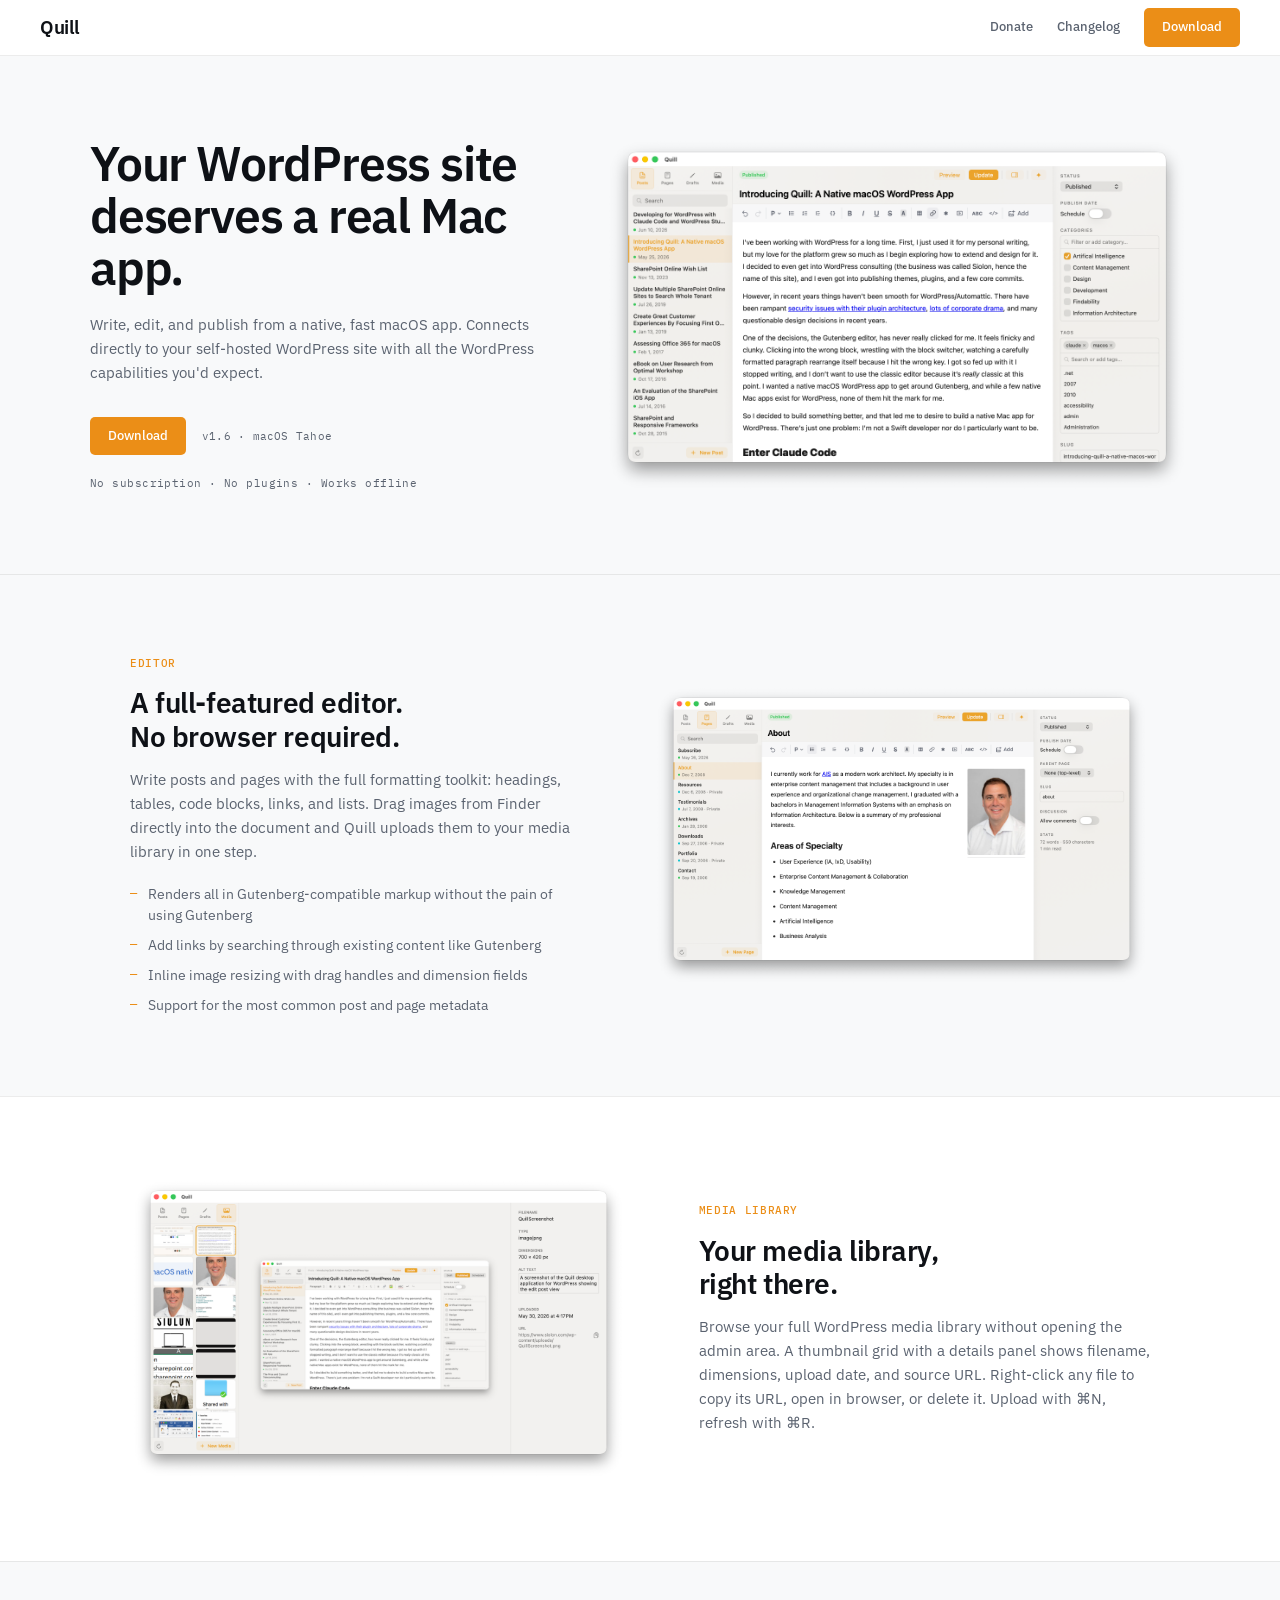
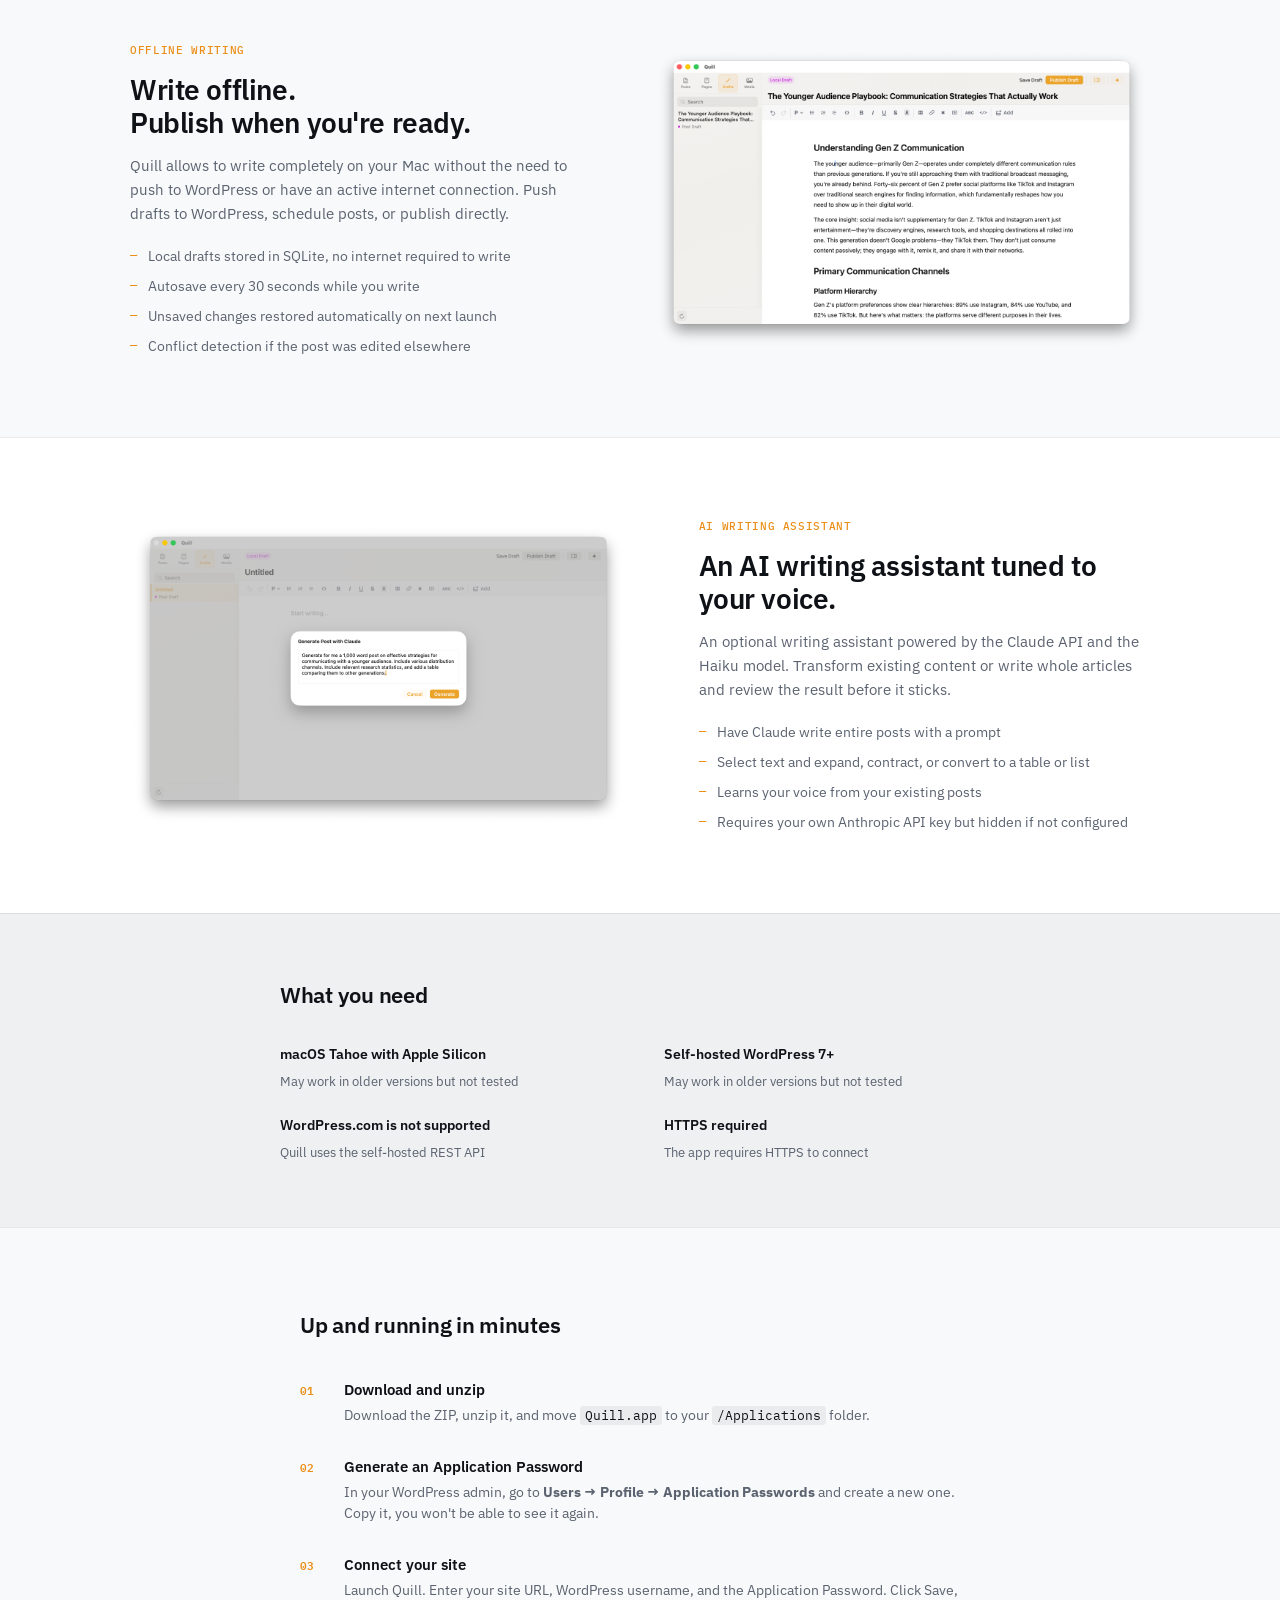
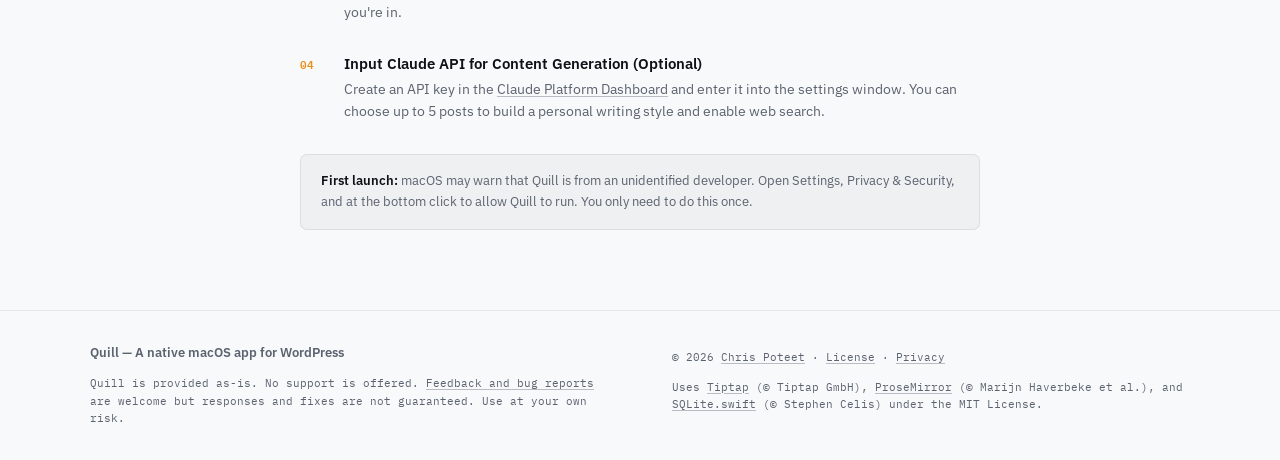
==== index.html @ 687ea5ea "Adding 1.6.0 release" ====
<!DOCTYPE html>
<html lang="en">
<head>
  <meta charset="UTF-8">
  <meta name="viewport" content="width=device-width, initial-scale=1.0">
  <title>Quill — Native WordPress App for macOS</title>
  <meta name="description" content="A native macOS app for writing and managing your self-hosted WordPress site. No browser, no plugins, no subscription.">
  <link rel="preconnect" href="https://fonts.googleapis.com">
  <link rel="preconnect" href="https://fonts.gstatic.com" crossorigin>
  <link href="https://fonts.googleapis.com/css2?family=IBM+Plex+Sans:wght@400;500;600;700&family=IBM+Plex+Mono:wght@400;500;600&display=swap" rel="stylesheet">
  <link rel="stylesheet" href="style.css">
</head>
<body>

  <nav class="nav">
    <a href="/Quill-Releases/" class="nav__logo">Quill</a>
    <div class="nav__links">
      <a href="https://www.paypal.com/donate?hosted_button_id=25BUE2BS854YN" class="nav__link" target="_blank" rel="noopener">Donate</a>
      <a href="changelog.html" class="nav__link">Changelog</a>
      <a href="https://cpoteet.github.io/Quill-Releases/Quill.zip" class="btn-primary">Download</a>
    </div>
  </nav>

  <section class="hero">
    <div class="hero__inner">
      <div class="hero__text">
        <h1 class="hero__headline">Your WordPress site deserves a real Mac app.</h1>
        <p class="hero__subline">Write, edit, and publish from a native, fast macOS app. Connects directly to your self-hosted WordPress site with all the WordPress capabilities you'd expect.</p>
        <div class="hero__cta">
          <a href="https://cpoteet.github.io/Quill-Releases/Quill.zip" class="btn-primary" id="download">Download</a>
          <span class="version-badge">v1.6 · macOS Tahoe</span>
        </div>
        <p class="hero__callouts">No subscription · No plugins · Works offline</p>
      </div>
      <div class="hero__screenshot">
        <img
          src="images/post-view.png"
          alt="Quill app showing the post editor with rich text and settings panel"
          class="hero__img"
        >
      </div>
    </div>
  </section>

  <div class="features">
    <section class="feature-row">
  <div class="feature-row__inner">
    <div class="feature-row__text">
      <p class="eyebrow">Editor</p>
      <h2 class="feature-row__headline">A full-featured editor.<br>No browser required.</h2>
      <p class="feature-row__body">Write posts and pages with the full formatting toolkit: headings, tables, code blocks, links, and lists. Drag images from Finder directly into the document and Quill uploads them to your media library in one step.</p>
      <ul class="feature-list">
        <li>Renders all in Gutenberg-compatible markup without the pain of using Gutenberg</li>
        <li>Add links by searching through existing content like Gutenberg</li>
        <li>Inline image resizing with drag handles and dimension fields</li>
        <li>Support for the most common post and page metadata</li>
      </ul>
    </div>
    <div class="feature-row__image">
      <img
        src="images/page-view.png"
        alt="Quill page editor showing rich text formatting toolbar and page settings panel"
        class="feature-img"
      >
    </div>
  </div>
</section>
    <section class="feature-row feature-row--reverse">
  <div class="feature-row__inner">
    <div class="feature-row__text">
      <p class="eyebrow">Media Library</p>
      <h2 class="feature-row__headline">Your media library,<br>right there.</h2>
      <p class="feature-row__body">Browse your full WordPress media library without opening the admin area. A thumbnail grid with a details panel shows filename, dimensions, upload date, and source URL. Right-click any file to copy its URL, open in browser, or delete it. Upload with ⌘N, refresh with ⌘R.</p>
    </div>
    <div class="feature-row__image">
      <img
        src="images/media-view.png"
        alt="Quill media library showing thumbnail grid and file metadata panel"
        class="feature-img"
      >
    </div>
  </div>
</section>
    <section class="feature-row">
  <div class="feature-row__inner">
    <div class="feature-row__text">
      <p class="eyebrow">Offline Writing</p>
      <h2 class="feature-row__headline">Write offline.<br>Publish when you're ready.</h2>
      <p class="feature-row__body">Quill allows to write completely on your Mac without the need to push to WordPress or have an active internet connection. Push drafts to WordPress, schedule posts, or publish directly.</p>
      <ul class="feature-list">
        <li>Local drafts stored in SQLite, no internet required to write</li>
        <li>Autosave every 30 seconds while you write</li>
        <li>Unsaved changes restored automatically on next launch</li>
        <li>Conflict detection if the post was edited elsewhere</li>
      </ul>
    </div>
    <div class="feature-row__image">
      <img
        src="images/draft-view.png"
        alt="Quill showing a local draft with the Publish Draft button in the toolbar"
        class="feature-img"
      >
    </div>
  </div>
</section>
    <section class="feature-row feature-row--reverse">
  <div class="feature-row__inner">
    <div class="feature-row__text">
      <p class="eyebrow">AI Writing Assistant</p>
      <h2 class="feature-row__headline">An AI writing assistant tuned to your voice.</h2>
      <p class="feature-row__body">An optional writing assistant powered by the Claude API and the Haiku model. Transform existing content or write whole articles and review the result before it sticks.</p>
      <ul class="feature-list">
        <li>Have Claude write entire posts with a prompt</li>
        <li>Select text and expand, contract, or convert to a table or list</li>
        <li>Learns your voice from your existing posts</li>
        <li>Requires your own Anthropic API key but hidden if not configured</li>
      </ul>
    </div>
    <div class="feature-row__image">
      <img
        src="images/ai-writing.png"
        alt="Quill showing the Generate Post with Claude dialog"
        class="feature-img"
      >
    </div>
  </div>
</section>
  </div>

  <section class="requirements">
  <div class="requirements__inner">
    <h2 class="requirements__heading">What you need</h2>
    <div class="requirements__grid">
      <div class="requirement-item">
        <p class="requirement-item__title">macOS Tahoe with Apple Silicon</p>
        <p class="requirement-item__note">May work in older versions but not tested</p>
      </div>
      <div class="requirement-item">
        <p class="requirement-item__title">Self-hosted WordPress 7+</p>
        <p class="requirement-item__note">May work in older versions but not tested</p>
      </div>
      <div class="requirement-item">
        <p class="requirement-item__title">WordPress.com is not supported</p>
        <p class="requirement-item__note">Quill uses the self-hosted REST API</p>
      </div>
      <div class="requirement-item">
        <p class="requirement-item__title">HTTPS required</p>
        <p class="requirement-item__note">The app requires HTTPS to connect</p>
      </div>
    </div>
  </div>
</section>

  <section class="getting-started">
    <div class="getting-started__inner">
      <h2 class="getting-started__heading">Up and running in minutes</h2>
      <ol class="steps">
        <li class="step">
          <span class="step__number">01</span>
          <div class="step__content">
            <p class="step__title">Download and unzip</p>
            <p class="step__body">Download the ZIP, unzip it, and move <code>Quill.app</code> to your <code>/Applications</code> folder.</p>
          </div>
        </li>
        <li class="step">
          <span class="step__number">02</span>
          <div class="step__content">
            <p class="step__title">Generate an Application Password</p>
            <p class="step__body">In your WordPress admin, go to <strong>Users → Profile → Application Passwords</strong> and create a new one. Copy it, you won't be able to see it again.</p>
          </div>
        </li>
        <li class="step">
          <span class="step__number">03</span>
          <div class="step__content">
            <p class="step__title">Connect your site</p>
            <p class="step__body">Launch Quill. Enter your site URL, WordPress username, and the Application Password. Click Save, you're in.</p>
          </div>
        </li>
        <li class="step">
          <span class="step__number">04</span>
          <div class="step__content">
            <p class="step__title">Input Claude API for Content Generation (Optional)</p>
            <p class="step__body">Create an API key in the <a href="https://platform.claude.com" target="_blank" rel="noopener" class="content-link">Claude Platform Dashboard</a> and enter it into the settings window. You can choose up to 5 posts to build a personal writing style and enable web search.</p>
          </div>
        </li>
      </ol>
      <div class="gatekeeper-note">
        <strong>First launch:</strong> macOS may warn that Quill is from an unidentified developer. Open Settings, Privacy & Security, and at the bottom click to allow Quill to run. You only need to do this once.
      </div>
    </div>
  </section>

  <footer class="footer">
    <div class="footer__inner">
      <div class="footer__col">
        <p class="footer__logo">Quill — A native macOS app for WordPress</p>
        <p class="footer__disclaimer">Quill is provided as-is. No support is offered. <a href="https://github.com/cpoteet/Quill-Releases/issues">Feedback and bug reports</a> are welcome but responses and fixes are not guaranteed. Use at your own risk.</p>
      </div>
      <div class="footer__col">
        <p class="footer__disclaimer">© 2026 <a href="https://www.siolon.com" target="_blank" rel="noopener">Chris Poteet</a> · <a href="license.html">License</a> · <a href="privacy.html">Privacy</a></p>
        <p class="footer__disclaimer">Uses <a href="https://tiptap.dev" target="_blank" rel="noopener">Tiptap</a> (© Tiptap GmbH), <a href="https://prosemirror.net" target="_blank" rel="noopener">ProseMirror</a> (© Marijn Haverbeke et al.), and <a href="https://github.com/stephencelis/SQLite.swift" target="_blank" rel="noopener">SQLite.swift</a> (© Stephen Celis) under the MIT License.</p>
      </div>
    </div>
  </footer>

</body>
</html>
---- style.css ----
/* ── Design Tokens ── */
:root {
  /* Colors */
  --color-surface:      #f8f9fa;
  --color-card:         #ffffff;
  --color-bone:         #eef0f2;
  --color-ink:          #0e1116;
  --color-ink-60:       #5b6370;
  --color-accent:       #EB8E17;
  --color-accent-soft:  rgba(235, 142, 23, 0.10);

  --color-hairline:     rgba(14, 17, 22, 0.08);

  /* Typography */
  --font-sans: 'IBM Plex Sans', sans-serif;
  --font-mono: 'IBM Plex Mono', monospace;

  /* Radius */
  --radius-sm:   3px;
  --radius-md:   5px;
  --radius-lg:   7px;
  --radius-pill: 9999px;

  /* Shadows */
  --shadow-card:   rgba(14, 17, 22, 0.04) 0 1px 2px;
  --shadow-level2: 0 8px 24px -12px rgba(15, 23, 42, 0.12);
  --shadow-level3: 0 16px 40px -16px rgba(15, 23, 42, 0.18);

  /* Motion */
  --transition: 200ms cubic-bezier(0.25, 0.46, 0.45, 0.94);
}

/* ── Base Reset ── */
*, *::before, *::after {
  box-sizing: border-box;
  margin: 0;
  padding: 0;
}

body {
  font-family: var(--font-sans);
  background: var(--color-surface);
  color: var(--color-ink);
  -webkit-font-smoothing: antialiased;
  line-height: 1.55;
}

img {
  display: block;
  max-width: 100%;
  height: auto;
}

a {
  color: inherit;
  text-decoration: none;
}

/* ── Buttons ── */
.btn-primary {
  background: var(--color-accent);
  color: #ffffff;
  font-family: var(--font-sans);
  font-size: 13px;
  font-weight: 500;
  padding: 9px 18px;
  border-radius: var(--radius-md);
  border: none;
  cursor: pointer;
  display: inline-block;
  transition: background var(--transition);
  white-space: nowrap;
}

.btn-primary:hover {
  background: #d47d10;
}

/* ── Navigation ── */
.nav {
  position: sticky;
  top: 0;
  z-index: 100;
  background: var(--color-card);
  border-bottom: 1px solid var(--color-hairline);
  padding: 0 40px;
  height: 56px;
  display: flex;
  align-items: center;
  justify-content: space-between;
}

.nav__logo {
  font-size: 19px;
  font-weight: 600;
  color: var(--color-ink);
  letter-spacing: -0.02em;
}

.nav__links {
  display: flex;
  align-items: center;
  gap: 24px;
}

/* ── Shared Typography ── */
.eyebrow {
  font-family: var(--font-mono);
  font-size: 11px;
  font-weight: 500;
  text-transform: uppercase;
  letter-spacing: 0.06em;
  color: var(--color-accent);
  margin-bottom: 14px;
}

/* ── Hero ── */
.hero {
  padding: 80px 40px;
  background: var(--color-surface);
}

.hero__inner {
  max-width: 1100px;
  margin: 0 auto;
  display: flex;
  align-items: center;
  gap: 64px;
}

.hero__text {
  flex: 1;
  min-width: 0;
}

.hero__screenshot {
  flex: 1.3;
  min-width: 0;
}

.hero__img {
  width: 100%;
}

.hero__headline {
  font-size: 3rem;
  font-weight: 600;
  line-height: 1.08;
  letter-spacing: -0.025em;
  color: var(--color-ink);
  margin-bottom: 20px;
}

.hero__subline {
  font-size: 15px;
  line-height: 1.6;
  color: var(--color-ink-60);
  margin-bottom: 32px;
}

.hero__cta {
  display: flex;
  align-items: center;
  gap: 16px;
}

.version-badge {
  font-family: var(--font-mono);
  font-size: 11px;
  color: var(--color-ink-60);
  letter-spacing: 0.02em;
}

.hero__callouts {
  font-family: var(--font-mono);
  font-size: 11px;
  color: var(--color-ink-60);
  letter-spacing: 0.04em;
  margin-top: 20px;
}

/* ── Feature Rows ── */
.features {
  background: var(--color-surface);
}

.feature-row {
  border-top: 1px solid var(--color-hairline);
}

.feature-row:nth-child(even) {
  background: var(--color-card);
}

.feature-row__inner {
  max-width: 1100px;
  margin: 0 auto;
  padding: 80px 40px;
  display: flex;
  gap: 72px;
  align-items: center;
}

.feature-row--reverse .feature-row__inner {
  flex-direction: row-reverse;
}

.feature-row__text {
  flex: 1;
  min-width: 0;
}

.feature-row__image {
  flex: 1.1;
  min-width: 0;
}

.feature-row__headline {
  font-size: 1.75rem;
  font-weight: 600;
  line-height: 1.2;
  letter-spacing: -0.015em;
  color: var(--color-ink);
  margin-bottom: 14px;
}

.feature-row__body {
  font-size: 15px;
  line-height: 1.6;
  color: var(--color-ink-60);
  margin-bottom: 20px;
}

.feature-list {
  list-style: none;
  display: flex;
  flex-direction: column;
  gap: 9px;
}

.feature-list li {
  font-size: 14px;
  line-height: 1.5;
  color: var(--color-ink-60);
  padding-left: 18px;
  position: relative;
}

.feature-list li::before {
  content: '—';
  position: absolute;
  left: 0;
  color: var(--color-accent);
  font-family: var(--font-mono);
  font-size: 12px;
}

.feature-img {
  width: 100%;
}

/* ── Requirements ── */
.requirements {
  background: var(--color-bone);
  padding: 64px 40px;
  border-top: 1px solid var(--color-hairline);
}

.requirements__inner {
  max-width: 720px;
  margin: 0 auto;
}

.requirements__heading {
  font-size: 1.375rem;
  font-weight: 600;
  letter-spacing: -0.012em;
  color: var(--color-ink);
  margin-bottom: 32px;
}

.requirements__grid {
  display: grid;
  grid-template-columns: repeat(2, 1fr);
  gap: 24px 48px;
}

.requirement-item__title {
  font-size: 14px;
  font-weight: 600;
  color: var(--color-ink);
  margin-bottom: 6px;
}

.requirement-item__note {
  font-size: 13px;
  color: var(--color-ink-60);
  line-height: 1.5;
}

/* ── Getting Started ── */
.getting-started {
  padding: 80px 40px;
  background: var(--color-surface);
  border-top: 1px solid var(--color-hairline);
}

.getting-started__inner {
  max-width: 680px;
  margin: 0 auto;
}

.getting-started__heading {
  font-size: 1.375rem;
  font-weight: 600;
  letter-spacing: -0.012em;
  color: var(--color-ink);
  margin-bottom: 36px;
}

.steps {
  list-style: none;
  display: flex;
  flex-direction: column;
  gap: 28px;
  margin-bottom: 32px;
}

.step {
  display: flex;
  gap: 20px;
  align-items: flex-start;
}

.step__number {
  font-family: var(--font-mono);
  font-size: 11px;
  font-weight: 600;
  color: var(--color-accent);
  min-width: 24px;
  padding-top: 3px;
  letter-spacing: 0.04em;
}

.step__title {
  font-size: 15px;
  font-weight: 600;
  color: var(--color-ink);
  margin-bottom: 4px;
}

.step__body {
  font-size: 14px;
  color: var(--color-ink-60);
  line-height: 1.55;
}

.step__body code {
  font-family: var(--font-mono);
  font-size: 13px;
  background: rgba(14, 17, 22, 0.06);
  padding: 1px 5px;
  border-radius: var(--radius-sm);
  color: var(--color-ink);
}

.gatekeeper-note {
  padding: 16px 20px;
  background: var(--color-bone);
  border-radius: var(--radius-lg);
  border: 1px solid var(--color-hairline);
  font-size: 13px;
  color: var(--color-ink-60);
  line-height: 1.6;
}

.gatekeeper-note strong {
  color: var(--color-ink);
  font-weight: 600;
}

/* ── Closing CTA ── */
.closing-cta {
  padding: 80px 40px;
  background: var(--color-surface);
  border-top: 1px solid var(--color-hairline);
  text-align: center;
}

.closing-cta__headline {
  font-size: 2rem;
  font-weight: 600;
  letter-spacing: -0.02em;
  color: var(--color-ink);
  margin-bottom: 28px;
}

.closing-cta__actions {
  display: flex;
  flex-direction: column;
  align-items: center;
  gap: 12px;
}

/* ── Footer ── */
.footer {
  padding: 32px 40px;
  background: var(--color-surface);
  border-top: 1px solid var(--color-hairline);
}

.footer__inner {
  max-width: 1100px;
  margin: 0 auto;
  display: grid;
  grid-template-columns: 1fr 1fr;
  gap: 32px 64px;
  align-items: start;
}

.footer__col {
  display: flex;
  flex-direction: column;
  gap: 6px;
}

.footer__disclaimer a {
  color: inherit;
  text-decoration: underline;
  text-decoration-color: rgba(91, 99, 112, 0.4);
  text-underline-offset: 2px;
  transition: text-decoration-color var(--transition);
}

.footer__disclaimer a:hover {
  text-decoration-color: var(--color-ink-60);
}

.footer__logo {
  font-size: 13px;
  font-weight: 600;
  color: var(--color-ink-60);
}

.footer__tagline {
  font-family: var(--font-mono);
  font-size: 11px;
  color: var(--color-ink-60);
  letter-spacing: 0.02em;
}

.footer__disclaimer {
  font-family: var(--font-mono);
  font-size: 11px;
  color: var(--color-ink-60);
  max-width: 560px;
  line-height: 1.6;
  margin-top: 6px;
}

/* ── Changelog ── */
.changelog-header {
  padding: 64px 40px 48px;
  background: var(--color-surface);
  border-bottom: 1px solid var(--color-hairline);
}

.changelog-header__inner {
  max-width: 720px;
  margin: 0 auto;
}

.changelog-header__title {
  font-size: 2.25rem;
  font-weight: 600;
  letter-spacing: -0.02em;
  color: var(--color-ink);
  margin-bottom: 10px;
}

.changelog-header__sub {
  font-size: 15px;
  color: var(--color-ink-60);
  line-height: 1.6;
}

.releases {
  max-width: 720px;
  margin: 0 auto;
  padding: 0 40px;
}

.release {
  border-bottom: 1px solid var(--color-hairline);
}

.release__inner {
  padding: 56px 0;
}

.release__header {
  display: flex;
  align-items: baseline;
  gap: 16px;
  margin-bottom: 36px;
}

.release__version {
  font-family: var(--font-mono);
  font-size: 1.125rem;
  font-weight: 600;
  color: var(--color-accent);
  letter-spacing: -0.01em;
}

.release__date {
  font-family: var(--font-mono);
  font-size: 11px;
  color: var(--color-ink-60);
  letter-spacing: 0.02em;
}

.release__section {
  margin-bottom: 32px;
}

.release__section:last-child {
  margin-bottom: 0;
}

.release__section-title {
  font-size: 11px;
  font-family: var(--font-mono);
  font-weight: 500;
  text-transform: uppercase;
  letter-spacing: 0.06em;
  color: var(--color-ink);
  margin-bottom: 20px;
}

.release__feature {
  margin-bottom: 20px;
}

.release__feature:last-child {
  margin-bottom: 0;
}

.release__feature-title {
  font-size: 14px;
  font-weight: 600;
  color: var(--color-ink);
  margin-bottom: 5px;
}

.release__body {
  font-size: 14px;
  line-height: 1.6;
  color: var(--color-ink-60);
}

.release__body code {
  font-family: var(--font-mono);
  font-size: 13px;
  background: rgba(14, 17, 22, 0.06);
  padding: 1px 5px;
  border-radius: var(--radius-sm);
  color: var(--color-ink);
}

.release__list {
  list-style: none;
  display: flex;
  flex-direction: column;
  gap: 10px;
}

.release__list li {
  font-size: 14px;
  line-height: 1.6;
  color: var(--color-ink-60);
  padding-left: 18px;
  position: relative;
}

.release__list li::before {
  content: '—';
  position: absolute;
  left: 0;
  color: var(--color-accent);
  font-family: var(--font-mono);
  font-size: 12px;
}

.release__list li code {
  font-family: var(--font-mono);
  font-size: 13px;
  background: rgba(14, 17, 22, 0.06);
  padding: 1px 5px;
  border-radius: var(--radius-sm);
  color: var(--color-ink);
}

/* ── License ── */
.license-body {
  max-width: 720px;
  margin: 0 auto;
  padding: 0 40px;
}

.license-body__inner {
  padding: 56px 0;
}

.license-intro {
  display: flex;
  flex-direction: column;
  gap: 16px;
  padding-bottom: 48px;
  border-bottom: 1px solid var(--color-hairline);
  margin-bottom: 0;
}

.license-intro__p {
  font-size: 15px;
  line-height: 1.6;
  color: var(--color-ink-60);
}

.license-section {
  padding: 40px 0;
  border-bottom: 1px solid var(--color-hairline);
  display: flex;
  flex-direction: column;
  gap: 14px;
}

.license-section__title {
  font-size: 11px;
  font-family: var(--font-mono);
  font-weight: 500;
  text-transform: uppercase;
  letter-spacing: 0.06em;
  color: var(--color-ink);
}

.license-section__body {
  font-size: 14px;
  line-height: 1.7;
  color: var(--color-ink-60);
}

.license-section__body--legal {
  font-size: 13px;
}

.license-section__body a {
  color: inherit;
  text-decoration: underline;
  text-decoration-color: rgba(91, 99, 112, 0.4);
  text-underline-offset: 2px;
  transition: text-decoration-color var(--transition);
}

.license-section__body a:hover {
  text-decoration-color: var(--color-ink-60);
}

.license-list {
  list-style: none;
  display: flex;
  flex-direction: column;
  gap: 10px;
}

.license-list li {
  font-size: 14px;
  line-height: 1.6;
  color: var(--color-ink-60);
  padding-left: 18px;
  position: relative;
}

.license-list li::before {
  content: '—';
  position: absolute;
  left: 0;
  color: var(--color-accent);
  font-family: var(--font-mono);
  font-size: 12px;
}

/* ── Content Links ── */
.content-link {
  color: inherit;
  text-decoration: underline;
  text-decoration-color: rgba(91, 99, 112, 0.4);
  text-underline-offset: 2px;
  transition: text-decoration-color var(--transition);
}

.content-link:hover {
  text-decoration-color: var(--color-ink-60);
}

/* ── Nav link (changelog) ── */
.nav__link {
  font-size: 13px;
  font-weight: 500;
  color: var(--color-ink-60);
  transition: color var(--transition);
}

.nav__link:hover,
.nav__link--active {
  color: var(--color-ink);
}

/* ── Responsive ── */
@media (max-width: 900px) {
  /* Nav */
  .nav {
    padding: 0 20px;
  }

  /* Hero */
  .hero {
    padding: 48px 20px;
  }

  .hero__inner {
    flex-direction: column;
  }

  .hero__screenshot {
    order: 2;
  }

  .hero__text {
    order: 1;
  }

  .hero__headline {
    font-size: 2rem;
  }

  /* Feature rows — stack vertically, image always below text */
  .feature-row__inner {
    flex-direction: column !important;
    padding: 48px 20px;
    gap: 28px;
  }

  .feature-row__image {
    order: 2;
  }

  .feature-row__text {
    order: 1;
  }

  /* Requirements — single column */
  .requirements {
    padding: 48px 20px;
  }

  .requirements__grid {
    grid-template-columns: 1fr;
    gap: 20px;
  }

  /* Getting Started */
  .getting-started {
    padding: 48px 20px;
  }

  /* Closing CTA */
  .closing-cta {
    padding: 60px 20px;
  }

  .closing-cta__headline {
    font-size: 1.5rem;
  }

  /* Footer */
  .footer {
    padding: 28px 20px;
  }

  .footer__inner {
    grid-template-columns: 1fr;
    gap: 20px;
  }
}
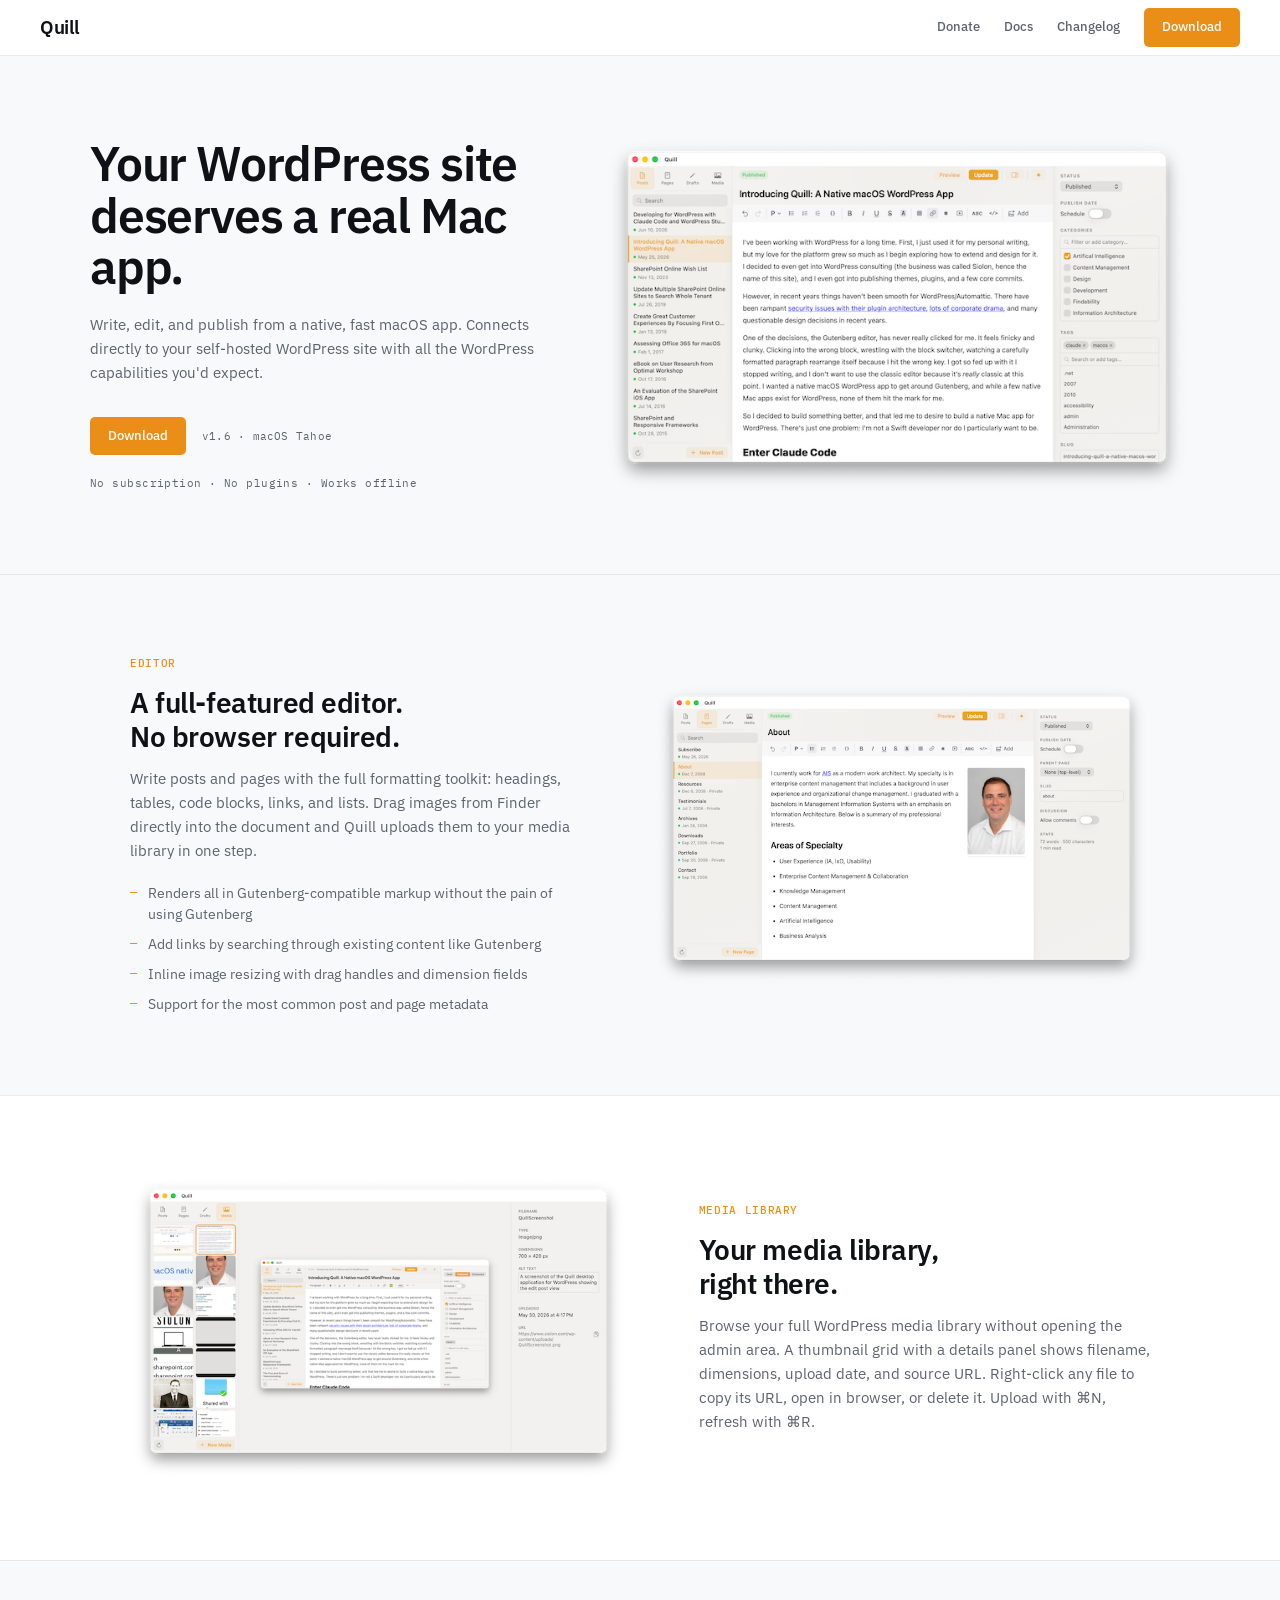
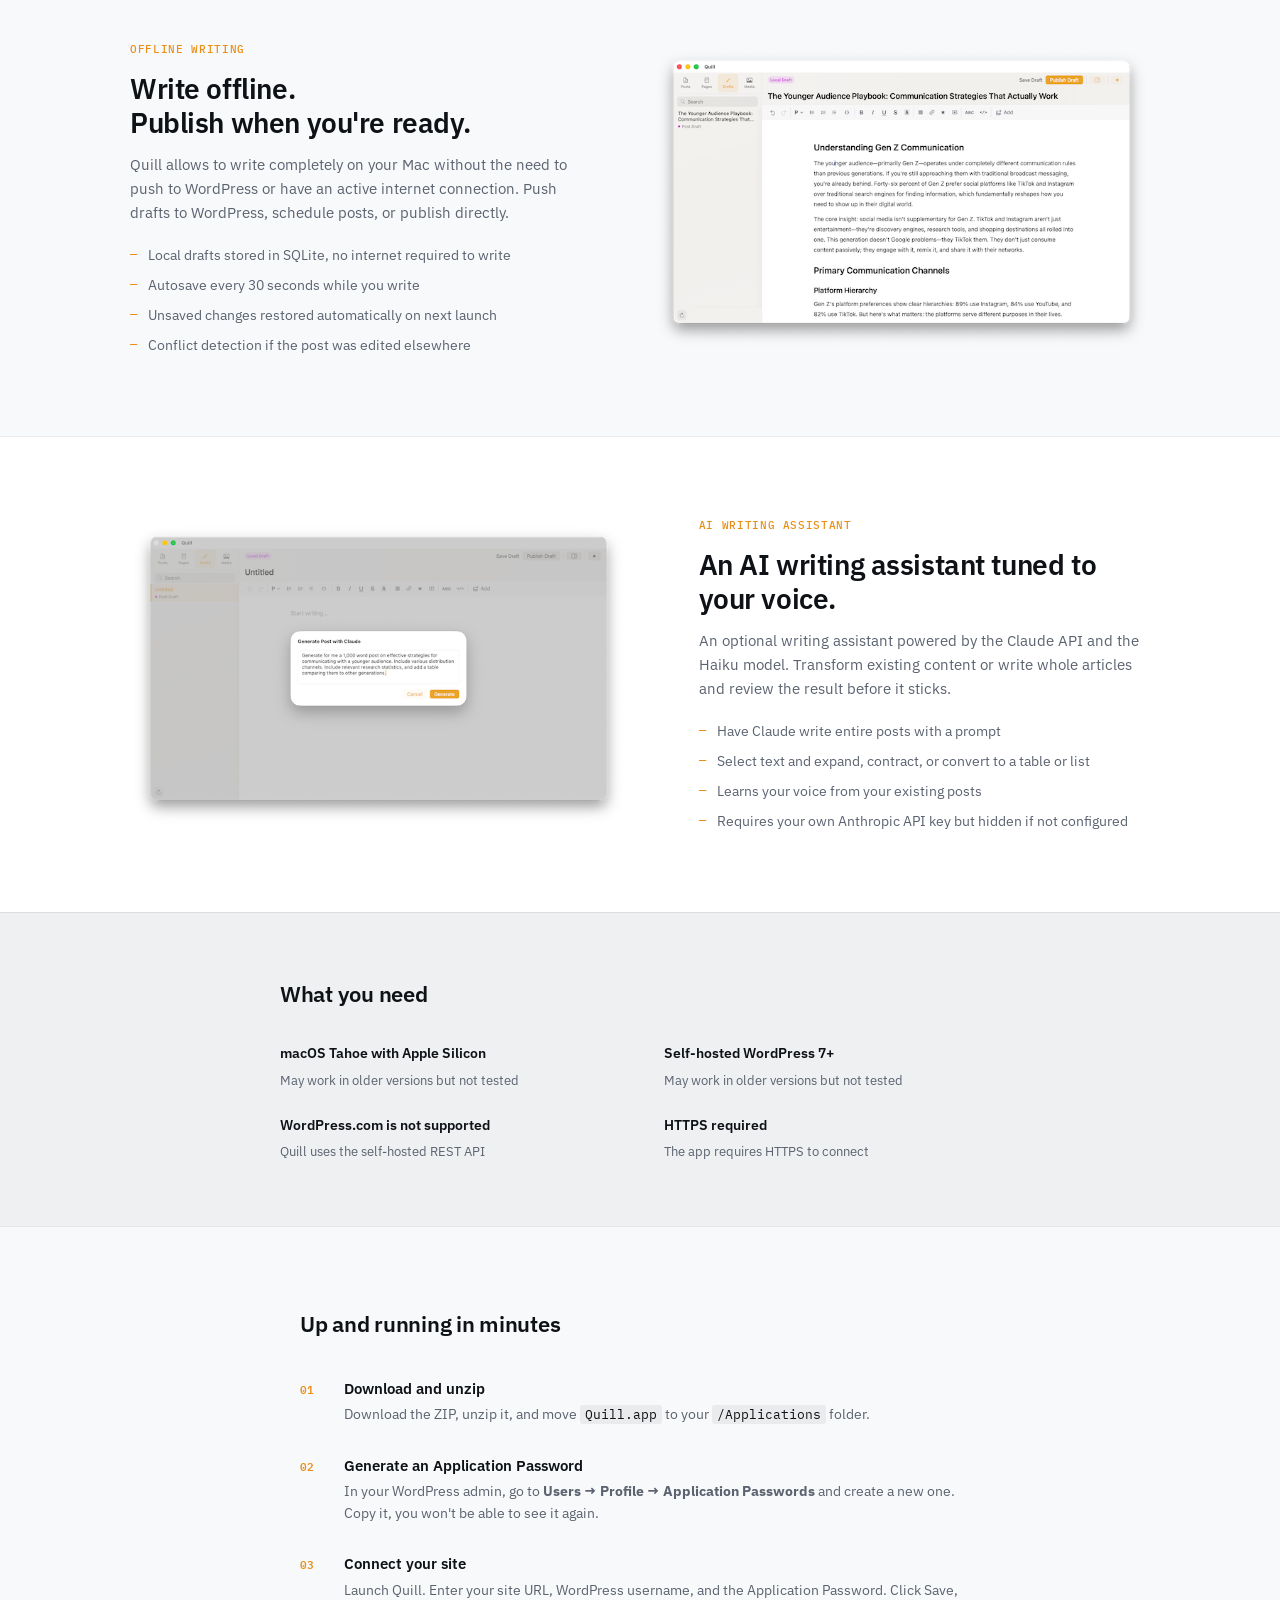
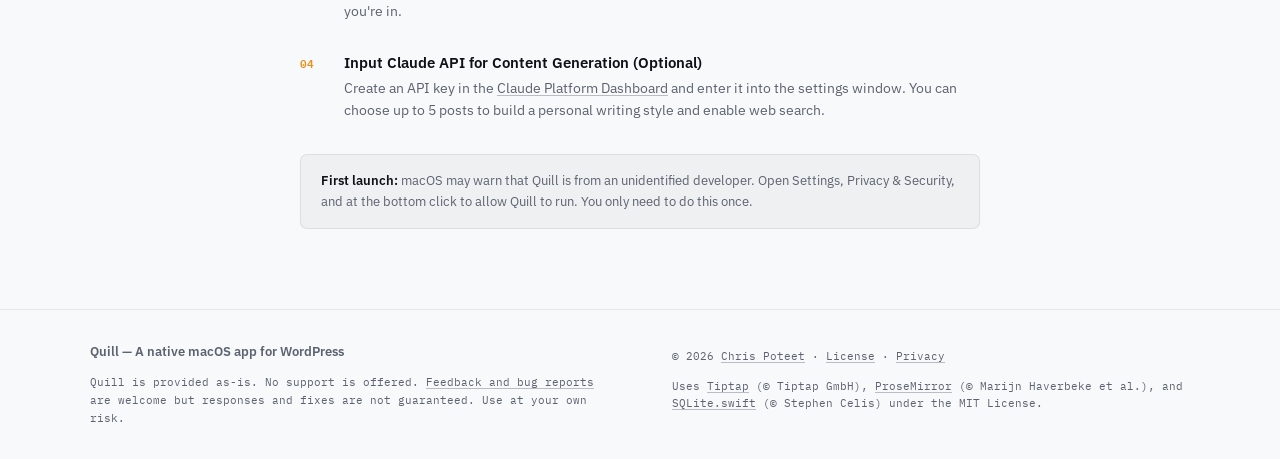
==== commit 173d17b9: "Add user guide docs page and Docs nav link across all pages New docs.html with full reference manual" ====
--- a/index.html
+++ b/index.html
@@ -16,6 +16,7 @@
     <a href="/Quill-Releases/" class="nav__logo">Quill</a>
     <div class="nav__links">
       <a href="https://www.paypal.com/donate?hosted_button_id=25BUE2BS854YN" class="nav__link" target="_blank" rel="noopener">Donate</a>
+      <a href="docs.html" class="nav__link">Docs</a>
       <a href="changelog.html" class="nav__link">Changelog</a>
       <a href="https://cpoteet.github.io/Quill-Releases/Quill.zip" class="btn-primary">Download</a>
     </div>
--- a/style.css
+++ b/style.css
@@ -716,6 +716,260 @@
   color: var(--color-ink);
 }
 
+/* ── Docs ── */
+html {
+  scroll-behavior: smooth;
+  scroll-padding-top: 76px;
+}
+
+.docs-layout {
+  max-width: 1100px;
+  margin: 0 auto;
+  padding: 60px 40px;
+  display: grid;
+  grid-template-columns: 220px 1fr;
+  gap: 60px;
+  align-items: start;
+}
+
+.docs-toc {
+  position: sticky;
+  top: 76px;
+}
+
+.docs-toc__heading {
+  font-family: var(--font-mono);
+  font-size: 11px;
+  font-weight: 500;
+  text-transform: uppercase;
+  letter-spacing: 0.06em;
+  color: var(--color-ink-60);
+  margin-bottom: 12px;
+}
+
+.docs-toc__list {
+  list-style: none;
+  display: flex;
+  flex-direction: column;
+  gap: 2px;
+}
+
+.docs-toc__link {
+  font-size: 13px;
+  color: var(--color-ink-60);
+  line-height: 1.4;
+  padding: 5px 8px;
+  border-radius: var(--radius-sm);
+  display: block;
+  transition: color var(--transition), background var(--transition);
+}
+
+.docs-toc__link:hover {
+  color: var(--color-ink);
+  background: rgba(14, 17, 22, 0.04);
+}
+
+.docs-toc__link--active {
+  color: var(--color-accent);
+}
+
+.docs-content {
+  min-width: 0;
+}
+
+.docs-section {
+  padding-bottom: 48px;
+  margin-bottom: 48px;
+  border-bottom: 1px solid var(--color-hairline);
+}
+
+.docs-section:last-child {
+  border-bottom: none;
+  padding-bottom: 0;
+  margin-bottom: 0;
+}
+
+.docs-h2 {
+  font-size: 1.375rem;
+  font-weight: 600;
+  letter-spacing: -0.012em;
+  color: var(--color-ink);
+  margin-bottom: 20px;
+}
+
+.docs-h3 {
+  font-size: 14px;
+  font-weight: 600;
+  color: var(--color-ink);
+  margin-top: 28px;
+  margin-bottom: 10px;
+}
+
+.docs-h2 + .docs-h3 {
+  margin-top: 4px;
+}
+
+.docs-h4 {
+  font-size: 13px;
+  font-weight: 600;
+  color: var(--color-ink);
+  margin-top: 20px;
+  margin-bottom: 8px;
+}
+
+.docs-meta {
+  font-family: var(--font-mono);
+  font-size: 11px;
+  font-weight: 400;
+  color: var(--color-ink-60);
+  text-transform: none;
+  letter-spacing: 0;
+}
+
+.docs-body {
+  font-size: 14px;
+  line-height: 1.7;
+  color: var(--color-ink-60);
+  margin-bottom: 14px;
+}
+
+.docs-body:last-child {
+  margin-bottom: 0;
+}
+
+.docs-body code {
+  font-family: var(--font-mono);
+  font-size: 13px;
+  background: rgba(14, 17, 22, 0.06);
+  padding: 1px 5px;
+  border-radius: var(--radius-sm);
+  color: var(--color-ink);
+}
+
+.docs-list {
+  list-style: none;
+  display: flex;
+  flex-direction: column;
+  gap: 8px;
+  margin-bottom: 14px;
+  padding-left: 0;
+}
+
+.docs-list li {
+  font-size: 14px;
+  line-height: 1.6;
+  color: var(--color-ink-60);
+  padding-left: 18px;
+  position: relative;
+}
+
+.docs-list li::before {
+  content: '—';
+  position: absolute;
+  left: 0;
+  color: var(--color-accent);
+  font-family: var(--font-mono);
+  font-size: 12px;
+}
+
+.docs-list--nested {
+  margin-top: 8px;
+  margin-bottom: 0;
+}
+
+.docs-ol {
+  list-style: none;
+  counter-reset: docs-counter;
+  display: flex;
+  flex-direction: column;
+  gap: 10px;
+  margin-bottom: 14px;
+  padding-left: 0;
+}
+
+.docs-ol > li {
+  font-size: 14px;
+  line-height: 1.6;
+  color: var(--color-ink-60);
+  padding-left: 28px;
+  position: relative;
+  counter-increment: docs-counter;
+}
+
+.docs-ol > li::before {
+  content: counter(docs-counter) '.';
+  position: absolute;
+  left: 0;
+  color: var(--color-accent);
+  font-family: var(--font-mono);
+  font-size: 12px;
+  font-weight: 600;
+  top: 2px;
+}
+
+.docs-table-wrap {
+  overflow-x: auto;
+  margin-bottom: 14px;
+  border-radius: var(--radius-md);
+  border: 1px solid var(--color-hairline);
+}
+
+.docs-table {
+  width: 100%;
+  border-collapse: collapse;
+  font-size: 13px;
+}
+
+.docs-table th {
+  font-family: var(--font-mono);
+  font-size: 11px;
+  font-weight: 500;
+  text-transform: uppercase;
+  letter-spacing: 0.06em;
+  color: var(--color-ink);
+  text-align: left;
+  padding: 10px 14px;
+  background: var(--color-bone);
+  border-bottom: 1px solid var(--color-hairline);
+  white-space: nowrap;
+}
+
+.docs-table td {
+  padding: 9px 14px;
+  border-bottom: 1px solid var(--color-hairline);
+  color: var(--color-ink-60);
+  vertical-align: top;
+  line-height: 1.55;
+}
+
+.docs-table tr:last-child td {
+  border-bottom: none;
+}
+
+.docs-table td code {
+  font-family: var(--font-mono);
+  font-size: 12px;
+  background: rgba(14, 17, 22, 0.06);
+  padding: 1px 5px;
+  border-radius: var(--radius-sm);
+  color: var(--color-ink);
+}
+
+.docs-note {
+  padding: 14px 18px;
+  background: var(--color-bone);
+  border-radius: var(--radius-md);
+  border-left: 3px solid var(--color-accent);
+  font-size: 13px;
+  color: var(--color-ink-60);
+  line-height: 1.6;
+  margin-bottom: 14px;
+}
+
+.docs-note strong {
+  color: var(--color-ink);
+}
+
 /* ── Responsive ── */
 @media (max-width: 900px) {
   /* Nav */
@@ -792,4 +1046,17 @@
     grid-template-columns: 1fr;
     gap: 20px;
   }
-}
+
+  /* Docs */
+  .docs-layout {
+    grid-template-columns: 1fr;
+    padding: 40px 20px;
+    gap: 32px;
+  }
+
+  .docs-toc {
+    position: static;
+    border-bottom: 1px solid var(--color-hairline);
+    padding-bottom: 24px;
+  }
+}
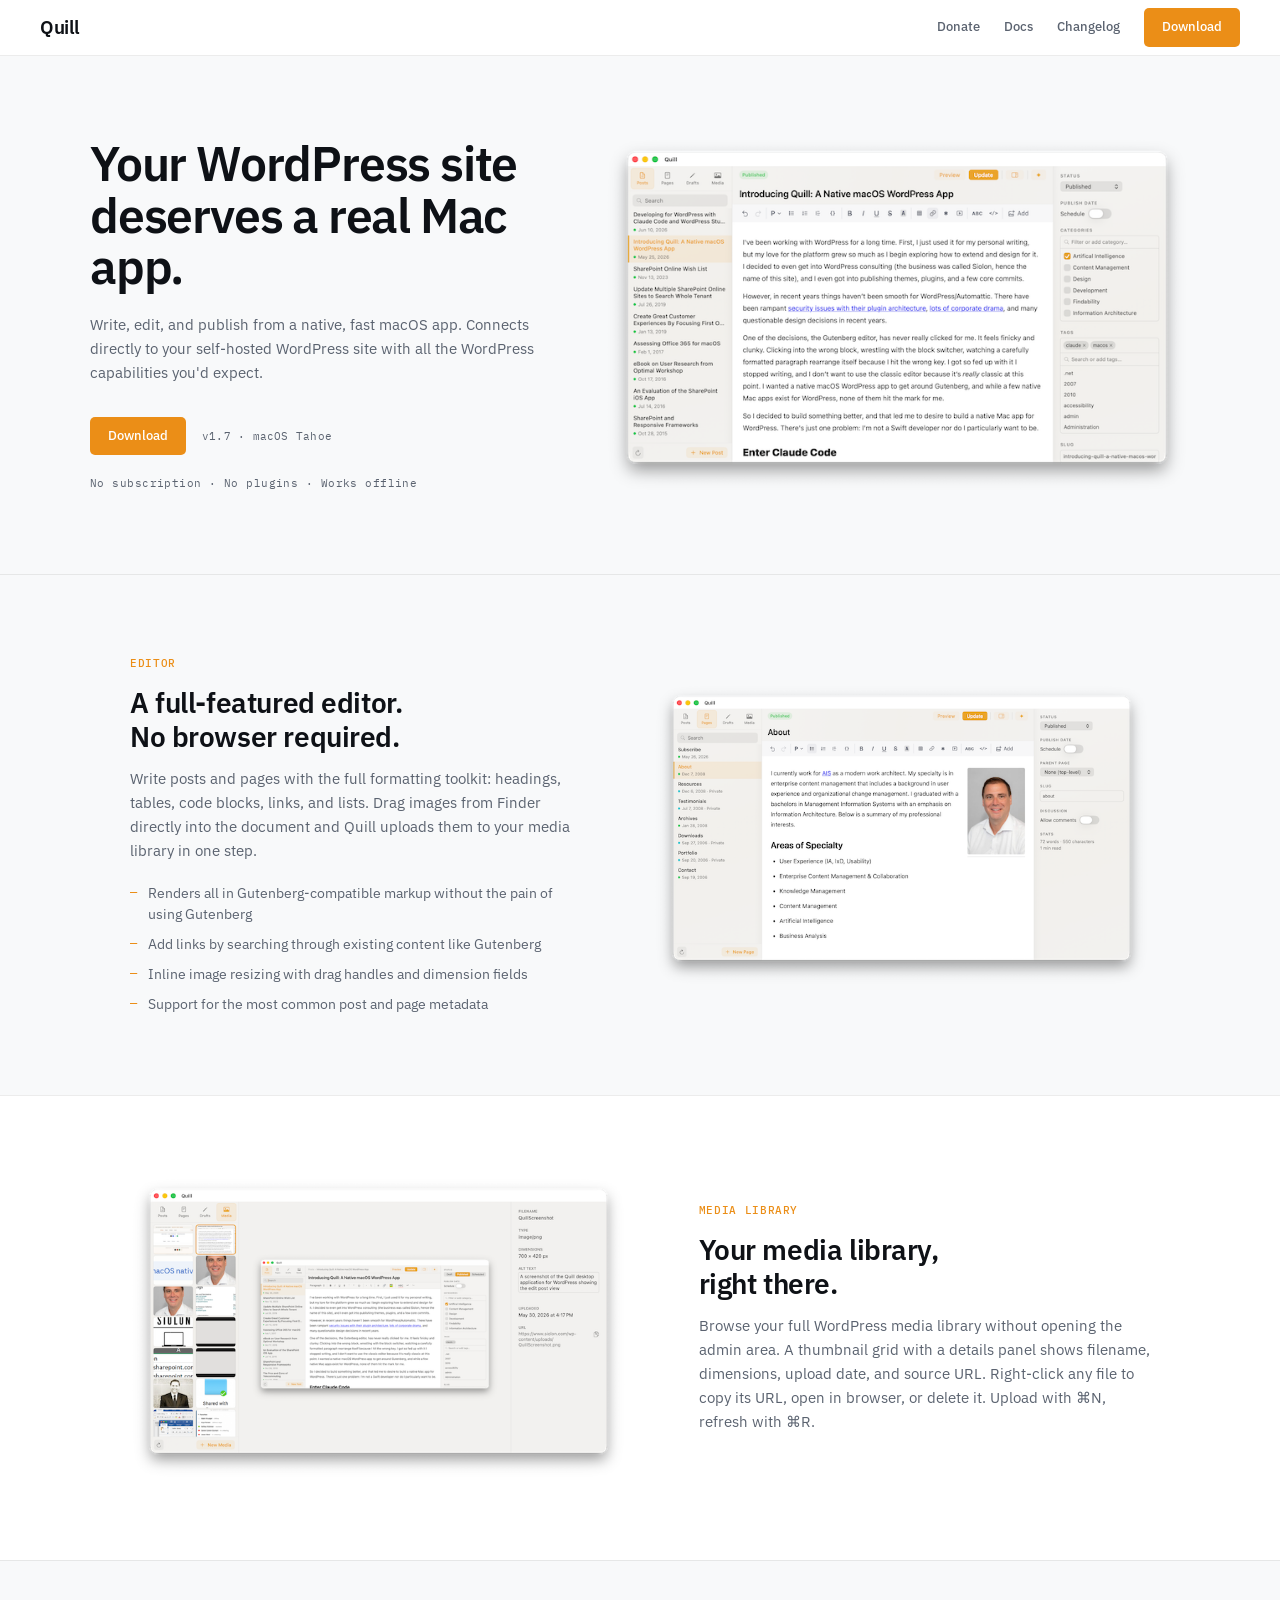
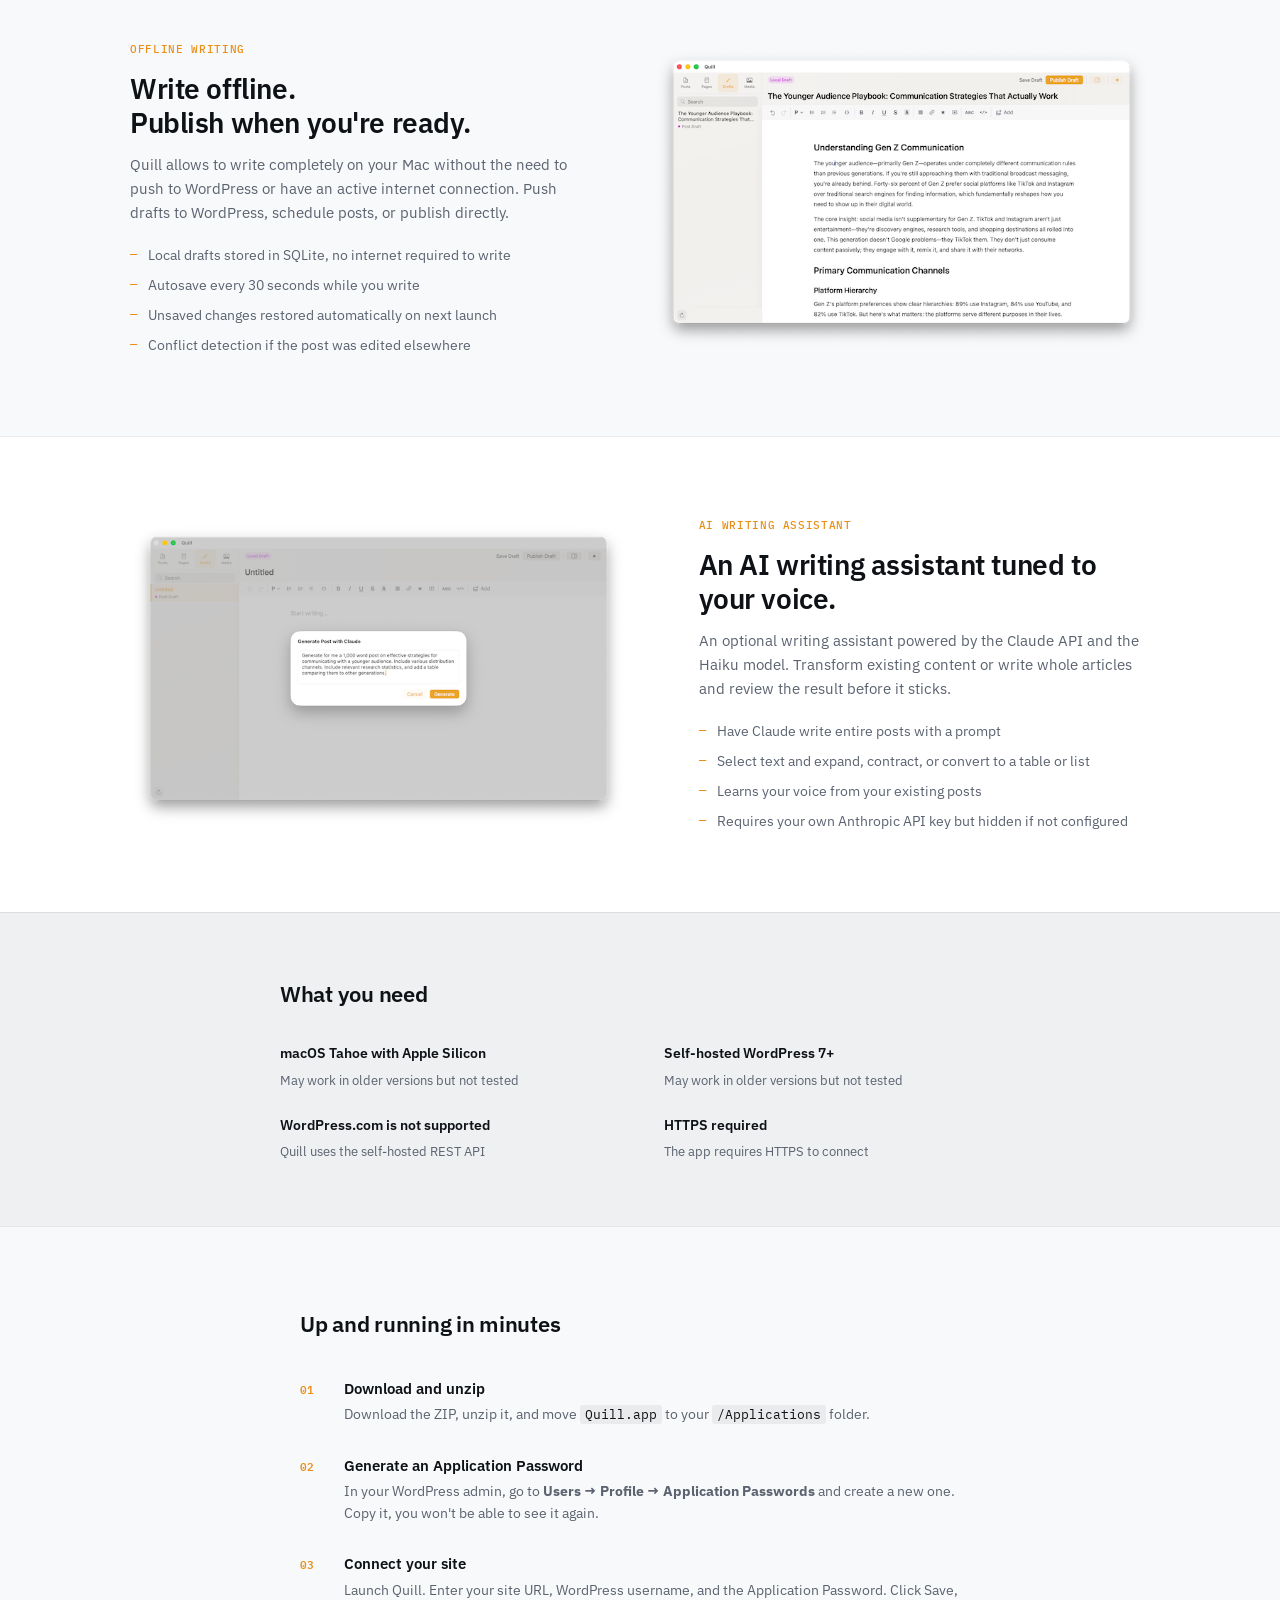
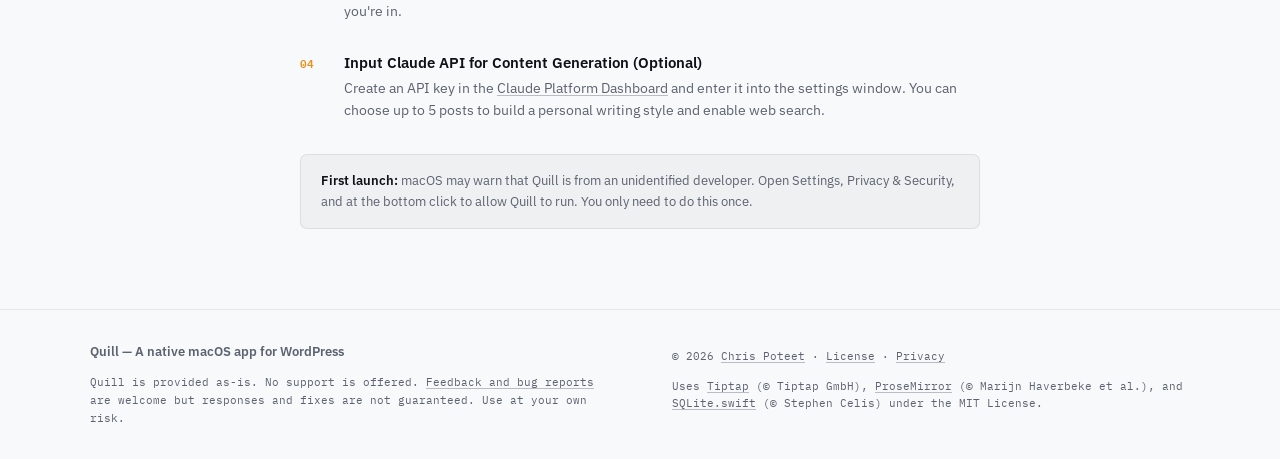
==== commit e97f673c: "Add v1.7.0 release, update version badge, and improve active nav styling Co-Authored-By: Claude Sonn" ====
--- a/index.html
+++ b/index.html
@@ -29,7 +29,7 @@
         <p class="hero__subline">Write, edit, and publish from a native, fast macOS app. Connects directly to your self-hosted WordPress site with all the WordPress capabilities you'd expect.</p>
         <div class="hero__cta">
           <a href="https://cpoteet.github.io/Quill-Releases/Quill.zip" class="btn-primary" id="download">Download</a>
-          <span class="version-badge">v1.6 · macOS Tahoe</span>
+          <span class="version-badge">v1.7 · macOS Tahoe</span>
         </div>
         <p class="hero__callouts">No subscription · No plugins · Works offline</p>
       </div>
--- a/style.css
+++ b/style.css
@@ -711,9 +711,27 @@
   transition: color var(--transition);
 }
 
-.nav__link:hover,
+.nav__link:hover {
+  color: var(--color-ink);
+}
+
 .nav__link--active {
-  color: var(--color-ink);
+  color: var(--color-accent);
+  position: relative;
+  align-self: stretch;
+  display: flex;
+  align-items: center;
+}
+
+.nav__link--active::after {
+  content: '';
+  position: absolute;
+  bottom: -1px;
+  left: 0;
+  right: 0;
+  height: 2px;
+  background: var(--color-accent);
+  border-radius: 1px;
 }
 
 /* ── Docs ── */
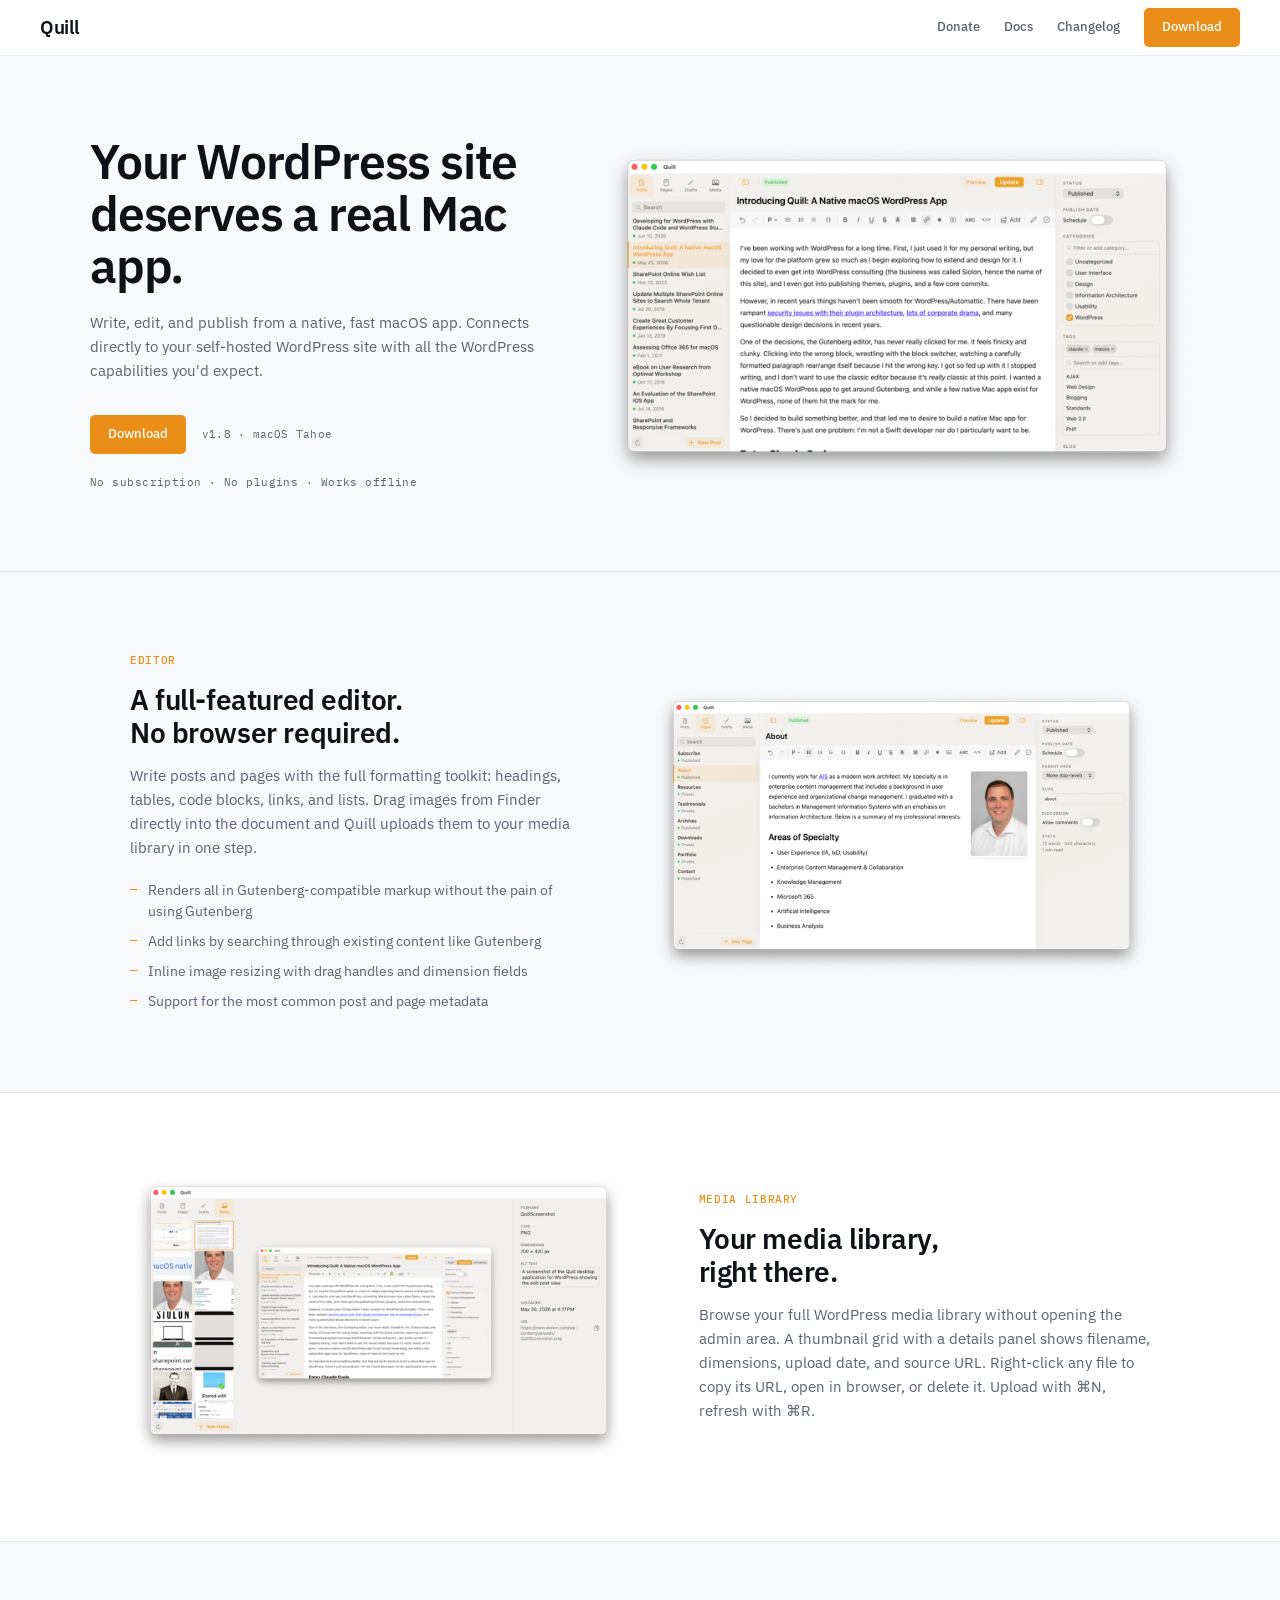
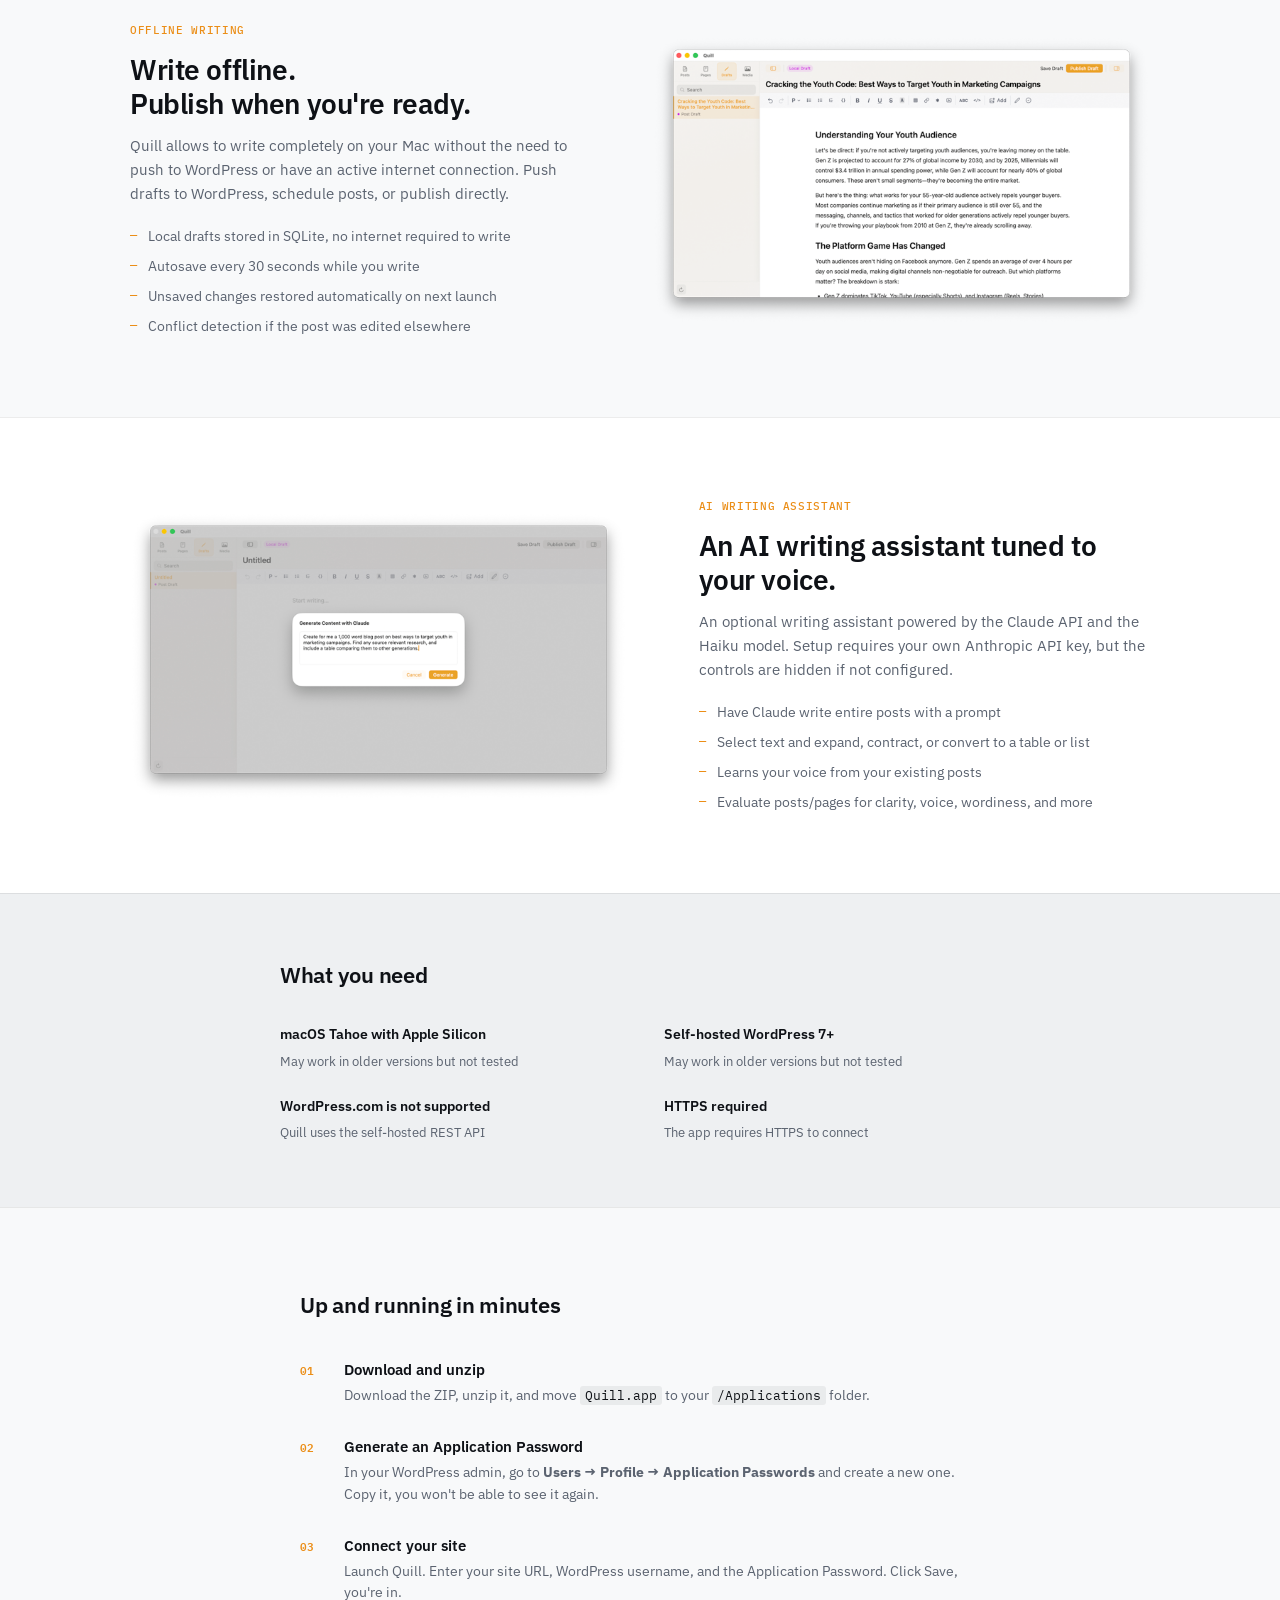
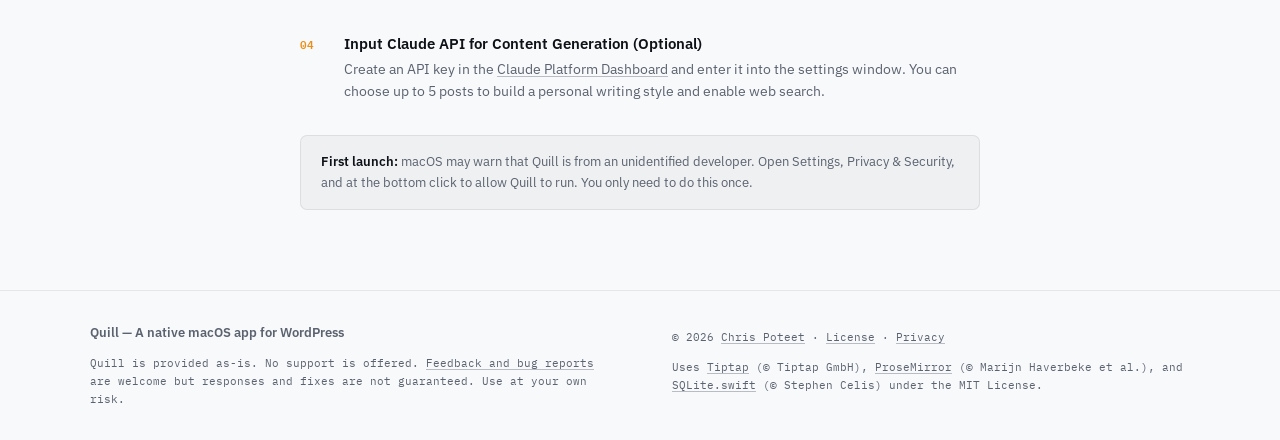
==== commit 10583611: "Add v1.8.0 release — Post Evaluation, AI toolbar buttons, updated docs - changelog.html: added v1.8." ====
--- a/index.html
+++ b/index.html
@@ -29,7 +29,7 @@
         <p class="hero__subline">Write, edit, and publish from a native, fast macOS app. Connects directly to your self-hosted WordPress site with all the WordPress capabilities you'd expect.</p>
         <div class="hero__cta">
           <a href="https://cpoteet.github.io/Quill-Releases/Quill.zip" class="btn-primary" id="download">Download</a>
-          <span class="version-badge">v1.7 · macOS Tahoe</span>
+          <span class="version-badge">v1.8 · macOS Tahoe</span>
         </div>
         <p class="hero__callouts">No subscription · No plugins · Works offline</p>
       </div>
@@ -109,12 +109,12 @@
     <div class="feature-row__text">
       <p class="eyebrow">AI Writing Assistant</p>
       <h2 class="feature-row__headline">An AI writing assistant tuned to your voice.</h2>
-      <p class="feature-row__body">An optional writing assistant powered by the Claude API and the Haiku model. Transform existing content or write whole articles and review the result before it sticks.</p>
+      <p class="feature-row__body">An optional writing assistant powered by the Claude API and the Haiku model. Setup requires your own Anthropic API key, but the controls are hidden if not configured.</p>
       <ul class="feature-list">
         <li>Have Claude write entire posts with a prompt</li>
         <li>Select text and expand, contract, or convert to a table or list</li>
         <li>Learns your voice from your existing posts</li>
-        <li>Requires your own Anthropic API key but hidden if not configured</li>
+        <li>Evaluate posts/pages for clarity, voice, wordiness, and more</li>
       </ul>
     </div>
     <div class="feature-row__image">
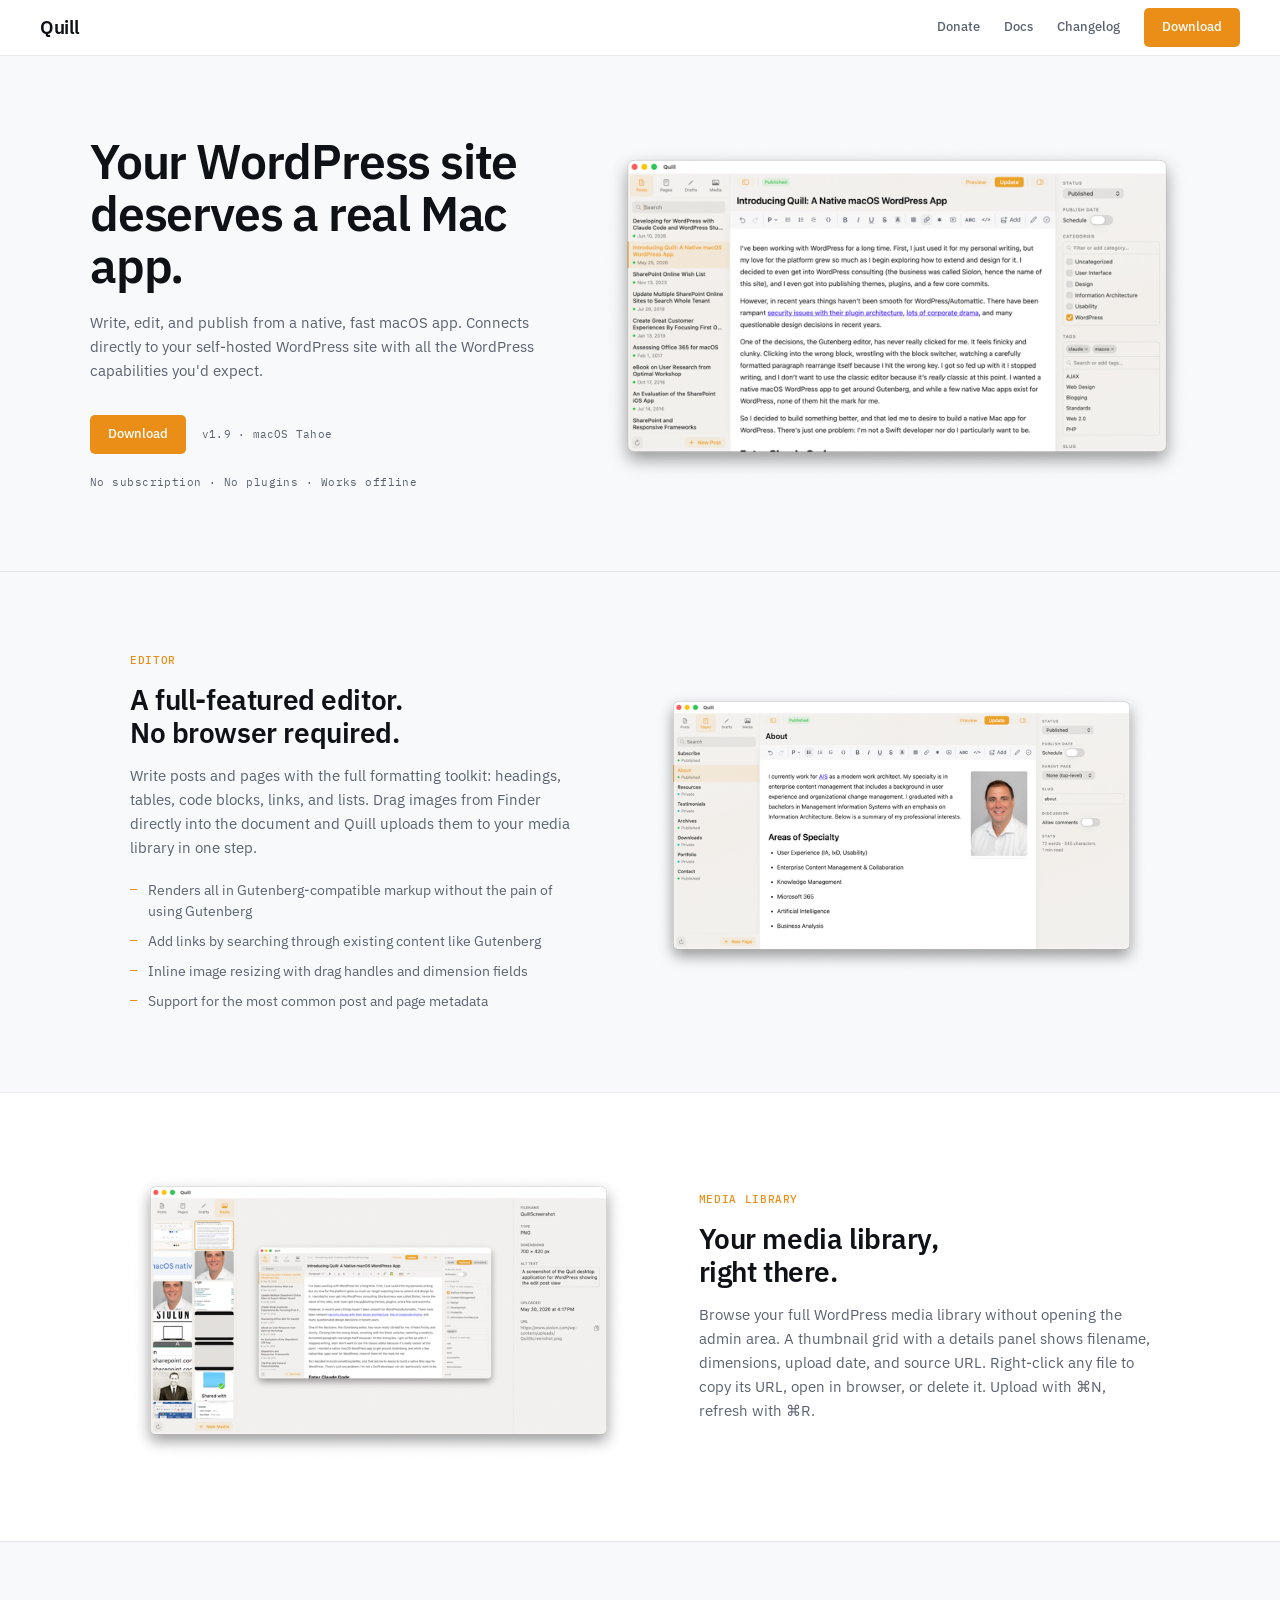
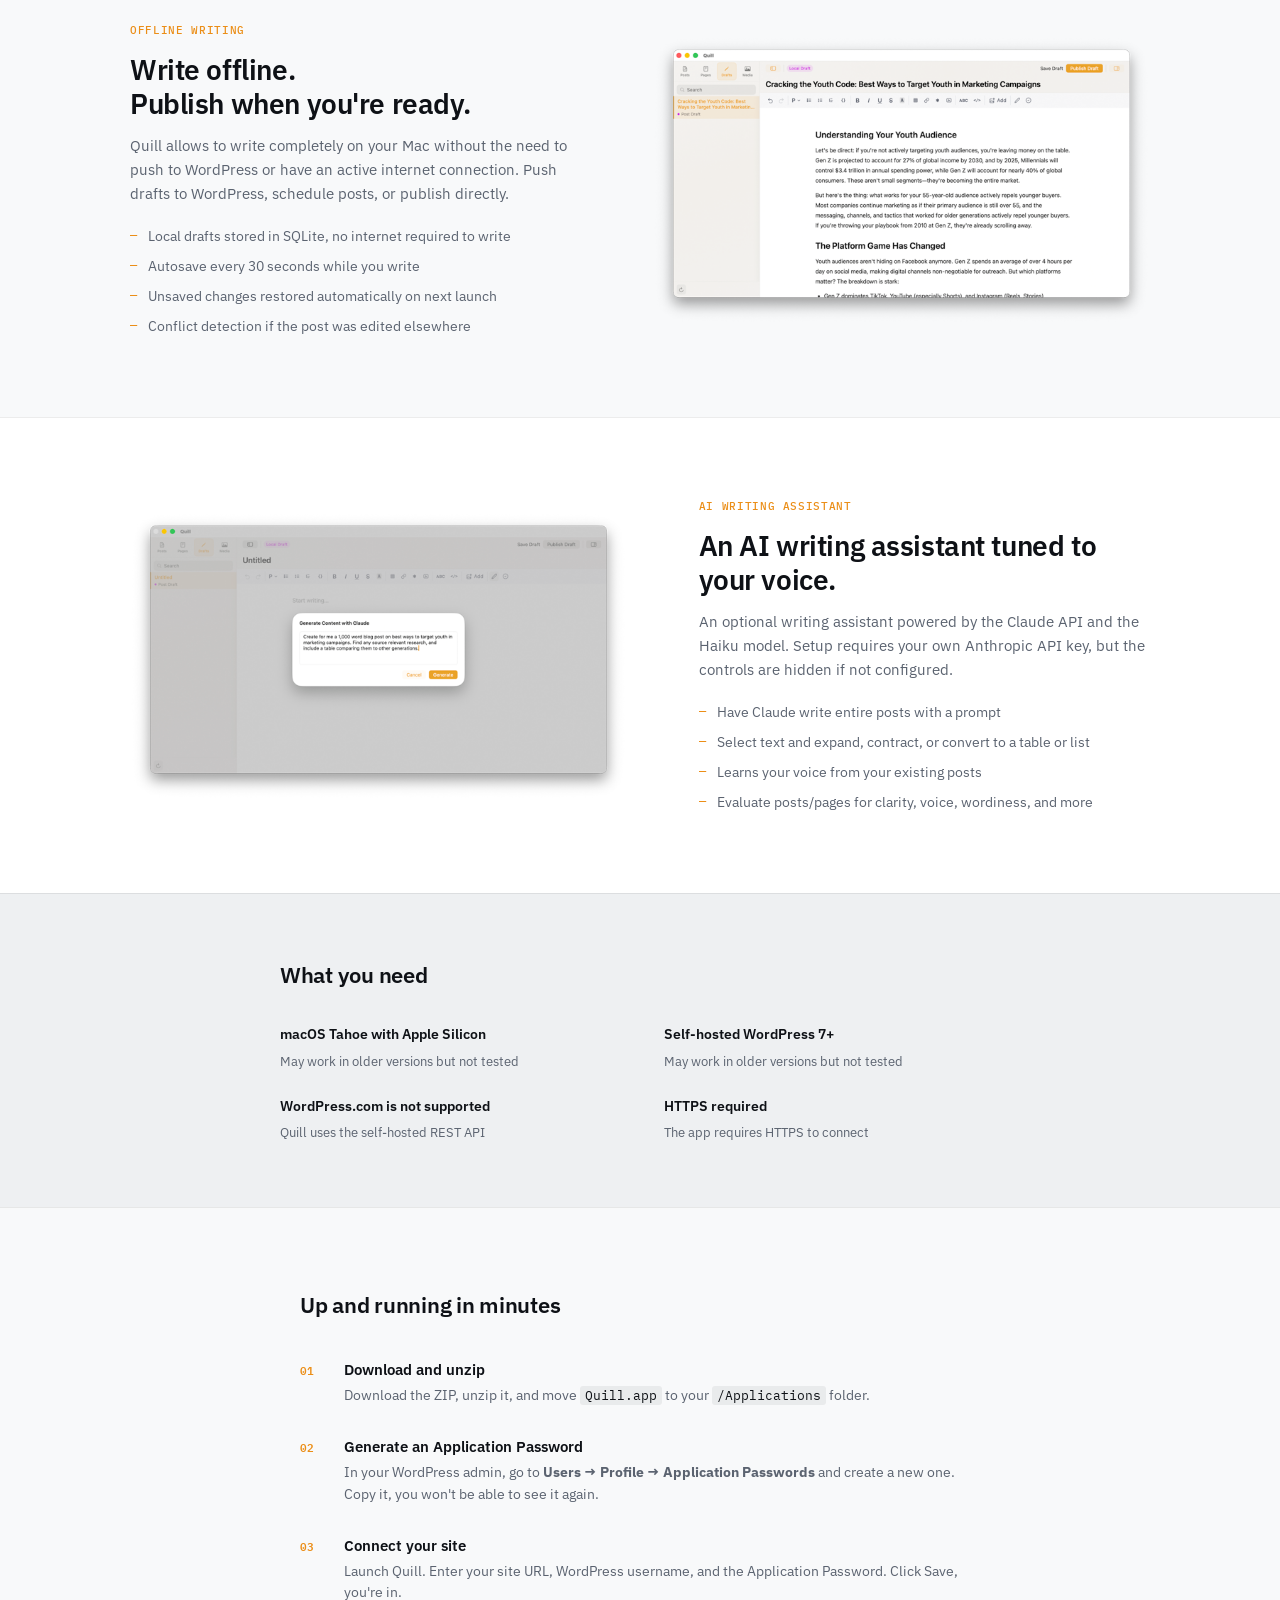
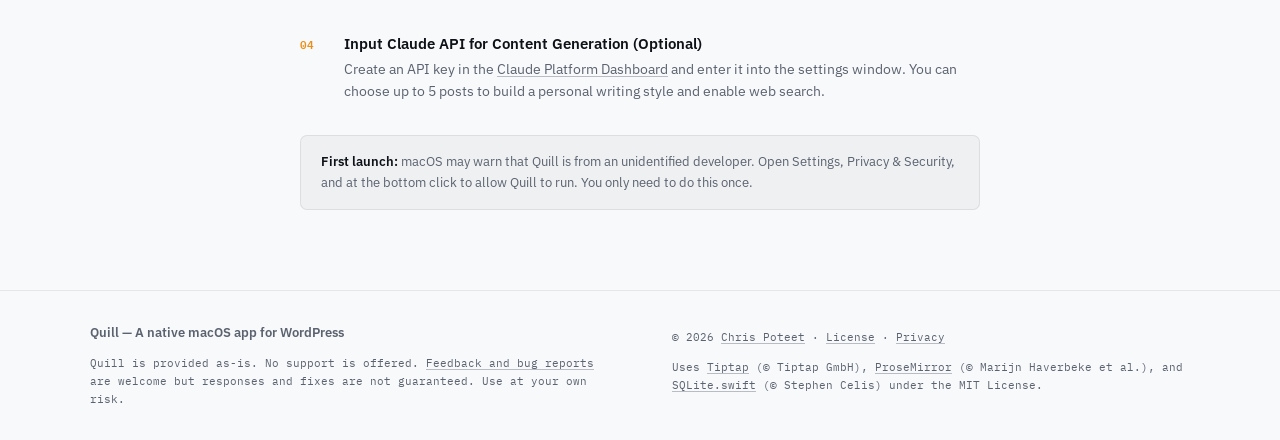
==== commit 21a4f1bf: "v1.9.0 release — updated build, changelog, docs, and version badge Co-Authored-By: Claude Sonnet 4.6" ====
--- a/index.html
+++ b/index.html
@@ -29,7 +29,7 @@
         <p class="hero__subline">Write, edit, and publish from a native, fast macOS app. Connects directly to your self-hosted WordPress site with all the WordPress capabilities you'd expect.</p>
         <div class="hero__cta">
           <a href="https://cpoteet.github.io/Quill-Releases/Quill.zip" class="btn-primary" id="download">Download</a>
-          <span class="version-badge">v1.8 · macOS Tahoe</span>
+          <span class="version-badge">v1.9 · macOS Tahoe</span>
         </div>
         <p class="hero__callouts">No subscription · No plugins · Works offline</p>
       </div>
--- a/style.css
+++ b/style.css
@@ -964,6 +964,9 @@
   border-bottom: none;
 }
 
+.docs-table__col--key { width: 100px; }
+.docs-table__col--label { width: 140px; }
+
 .docs-table td code {
   font-family: var(--font-mono);
   font-size: 12px;
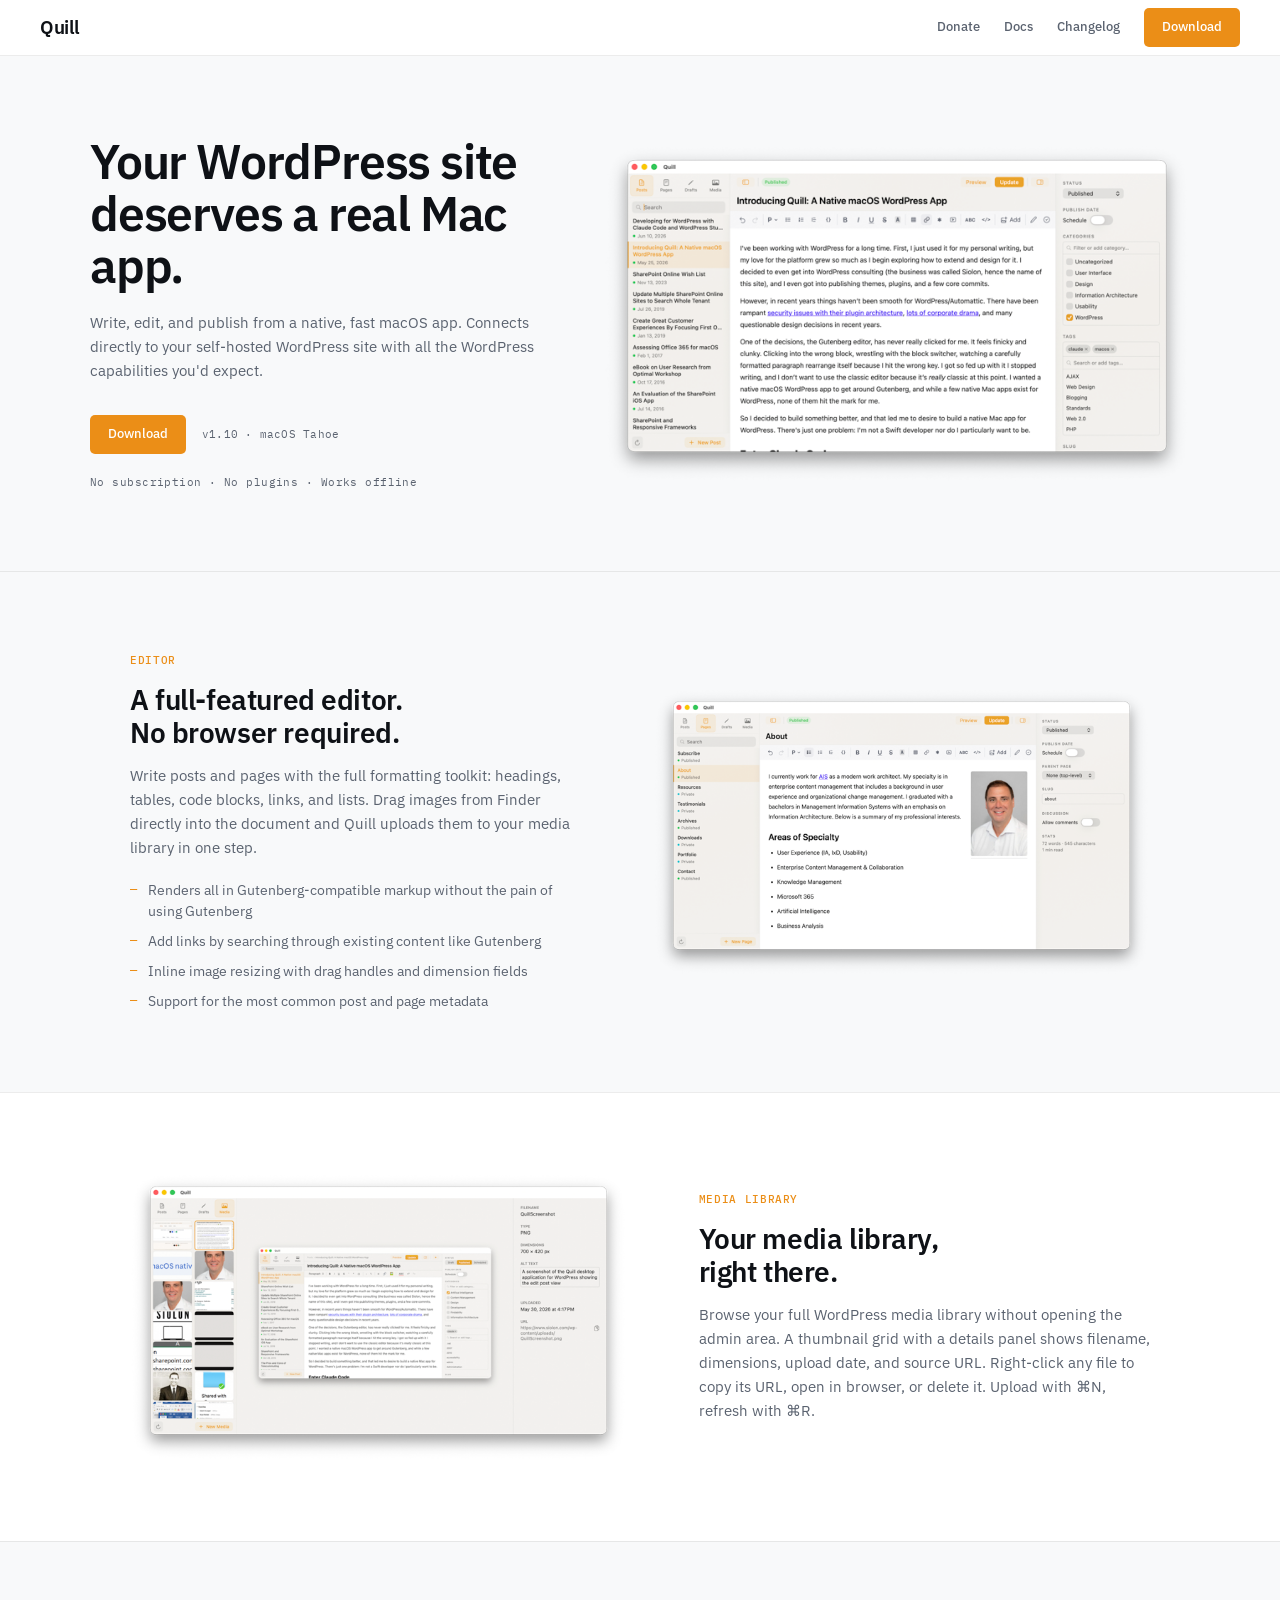
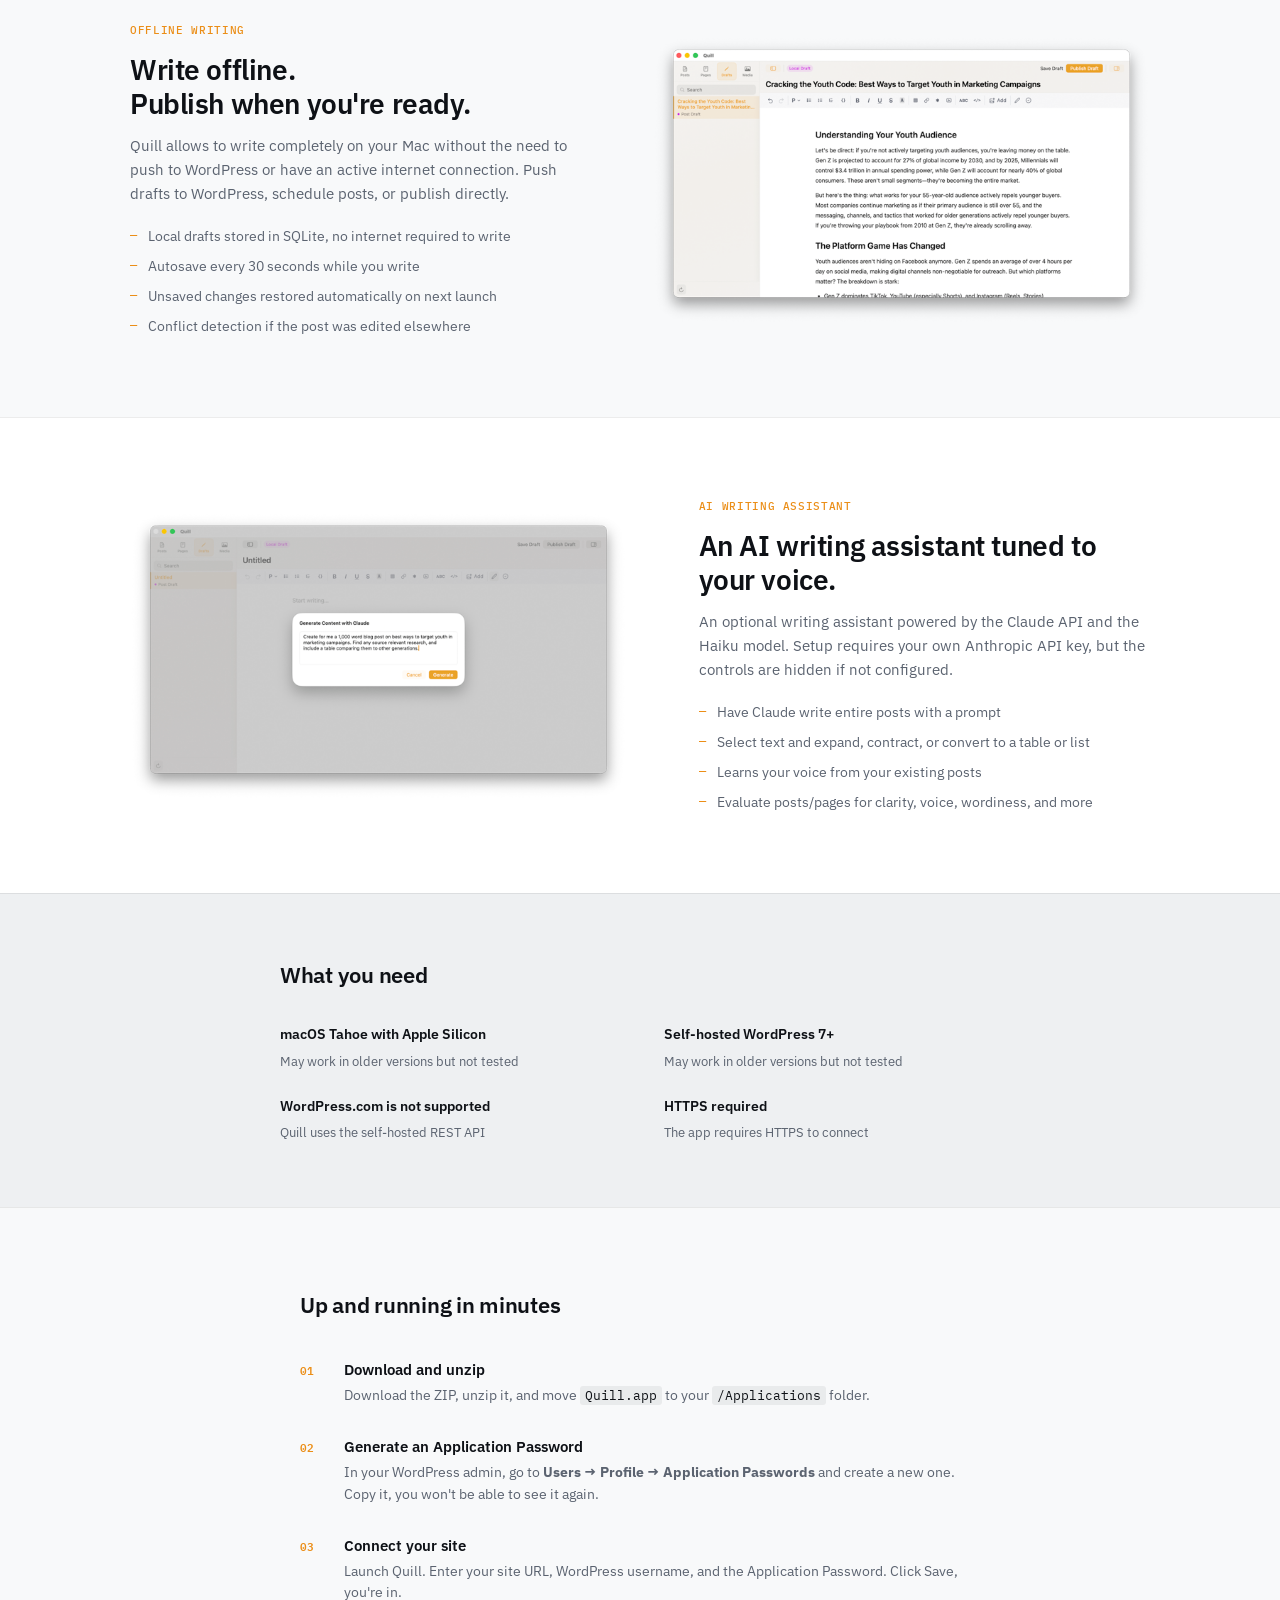
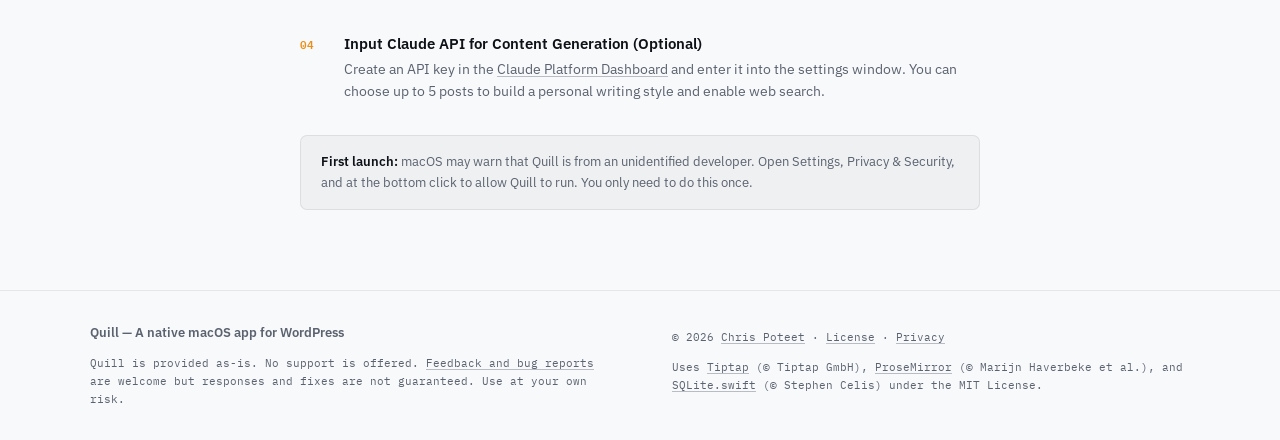
==== commit bc8c044a: "Release v1.10.0 with image galleries and link-to-full-image Add the v1.10.0 changelog entry, bump th" ====
--- a/index.html
+++ b/index.html
@@ -29,7 +29,7 @@
         <p class="hero__subline">Write, edit, and publish from a native, fast macOS app. Connects directly to your self-hosted WordPress site with all the WordPress capabilities you'd expect.</p>
         <div class="hero__cta">
           <a href="https://cpoteet.github.io/Quill-Releases/Quill.zip" class="btn-primary" id="download">Download</a>
-          <span class="version-badge">v1.9 · macOS Tahoe</span>
+          <span class="version-badge">v1.10 · macOS Tahoe</span>
         </div>
         <p class="hero__callouts">No subscription · No plugins · Works offline</p>
       </div>
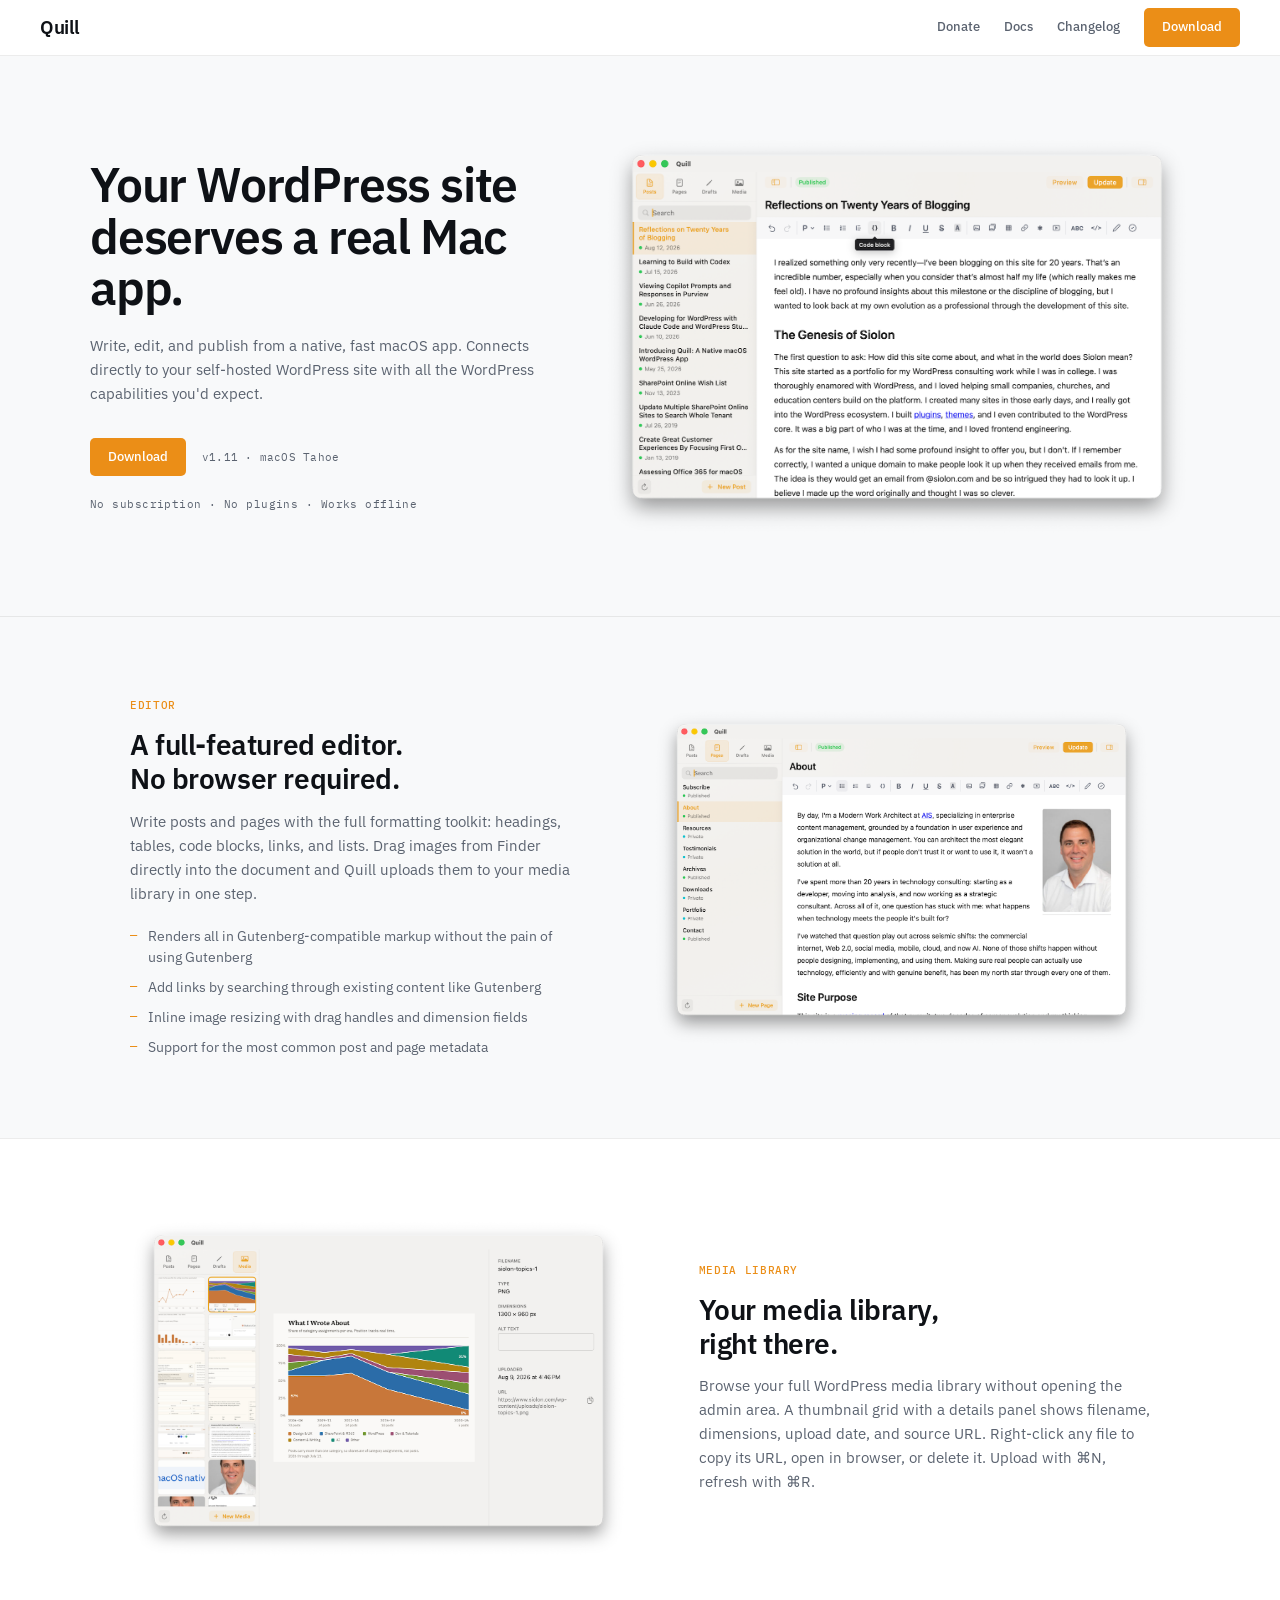
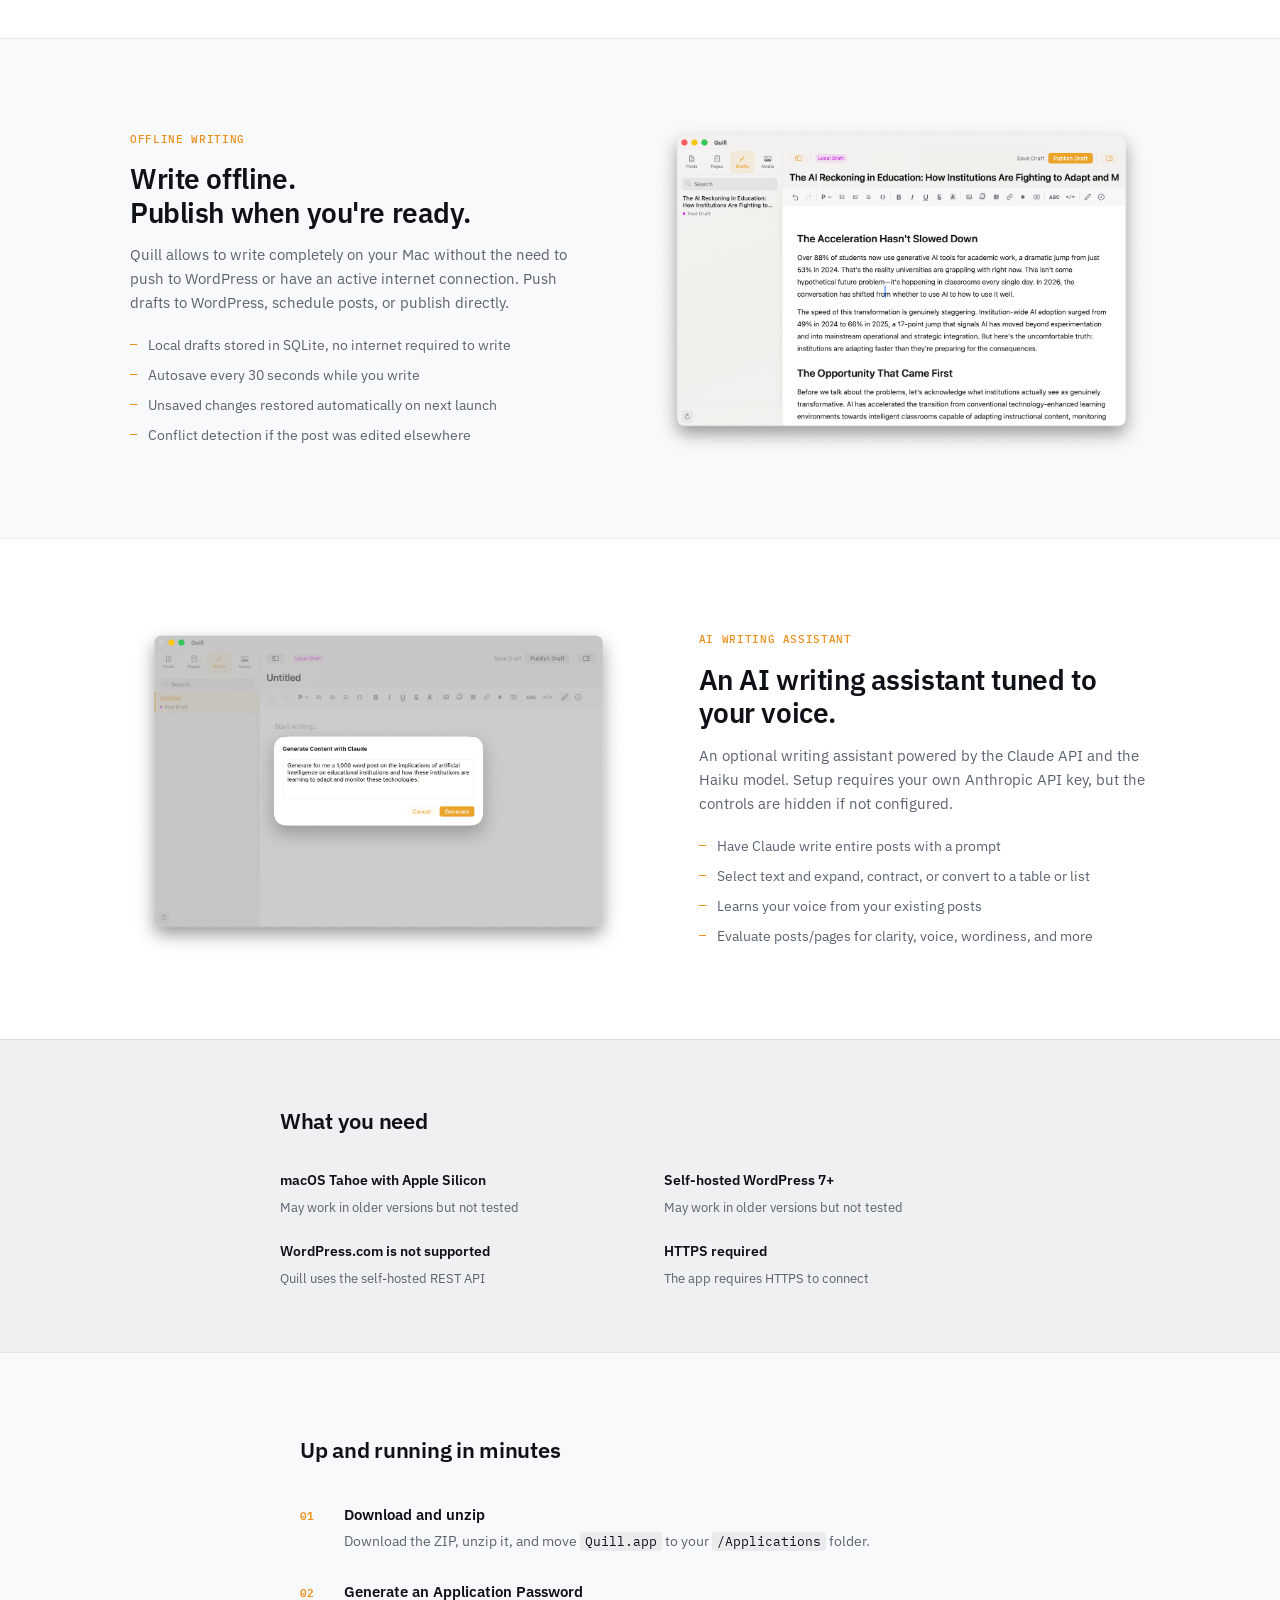
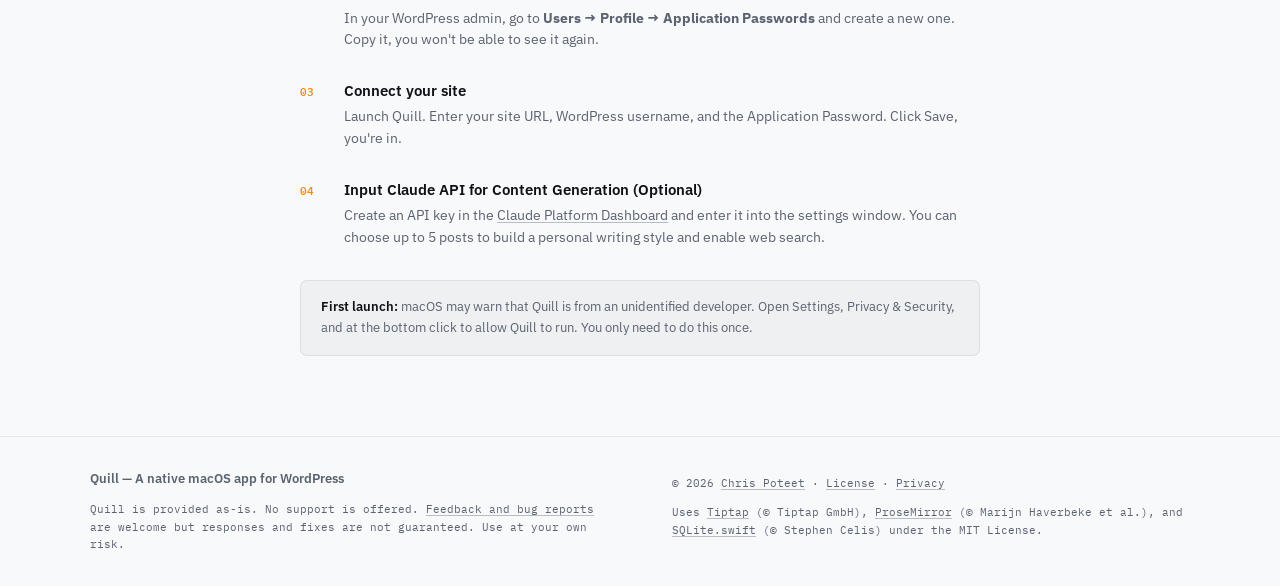
==== commit 0212f058: "Release v1.11.0 and sync the docs page with the user guide Adds the v1.11.0 changelog entry from the" ====
--- a/index.html
+++ b/index.html
@@ -29,7 +29,7 @@
         <p class="hero__subline">Write, edit, and publish from a native, fast macOS app. Connects directly to your self-hosted WordPress site with all the WordPress capabilities you'd expect.</p>
         <div class="hero__cta">
           <a href="https://cpoteet.github.io/Quill-Releases/Quill.zip" class="btn-primary" id="download">Download</a>
-          <span class="version-badge">v1.10 · macOS Tahoe</span>
+          <span class="version-badge">v1.11 · macOS Tahoe</span>
         </div>
         <p class="hero__callouts">No subscription · No plugins · Works offline</p>
       </div>
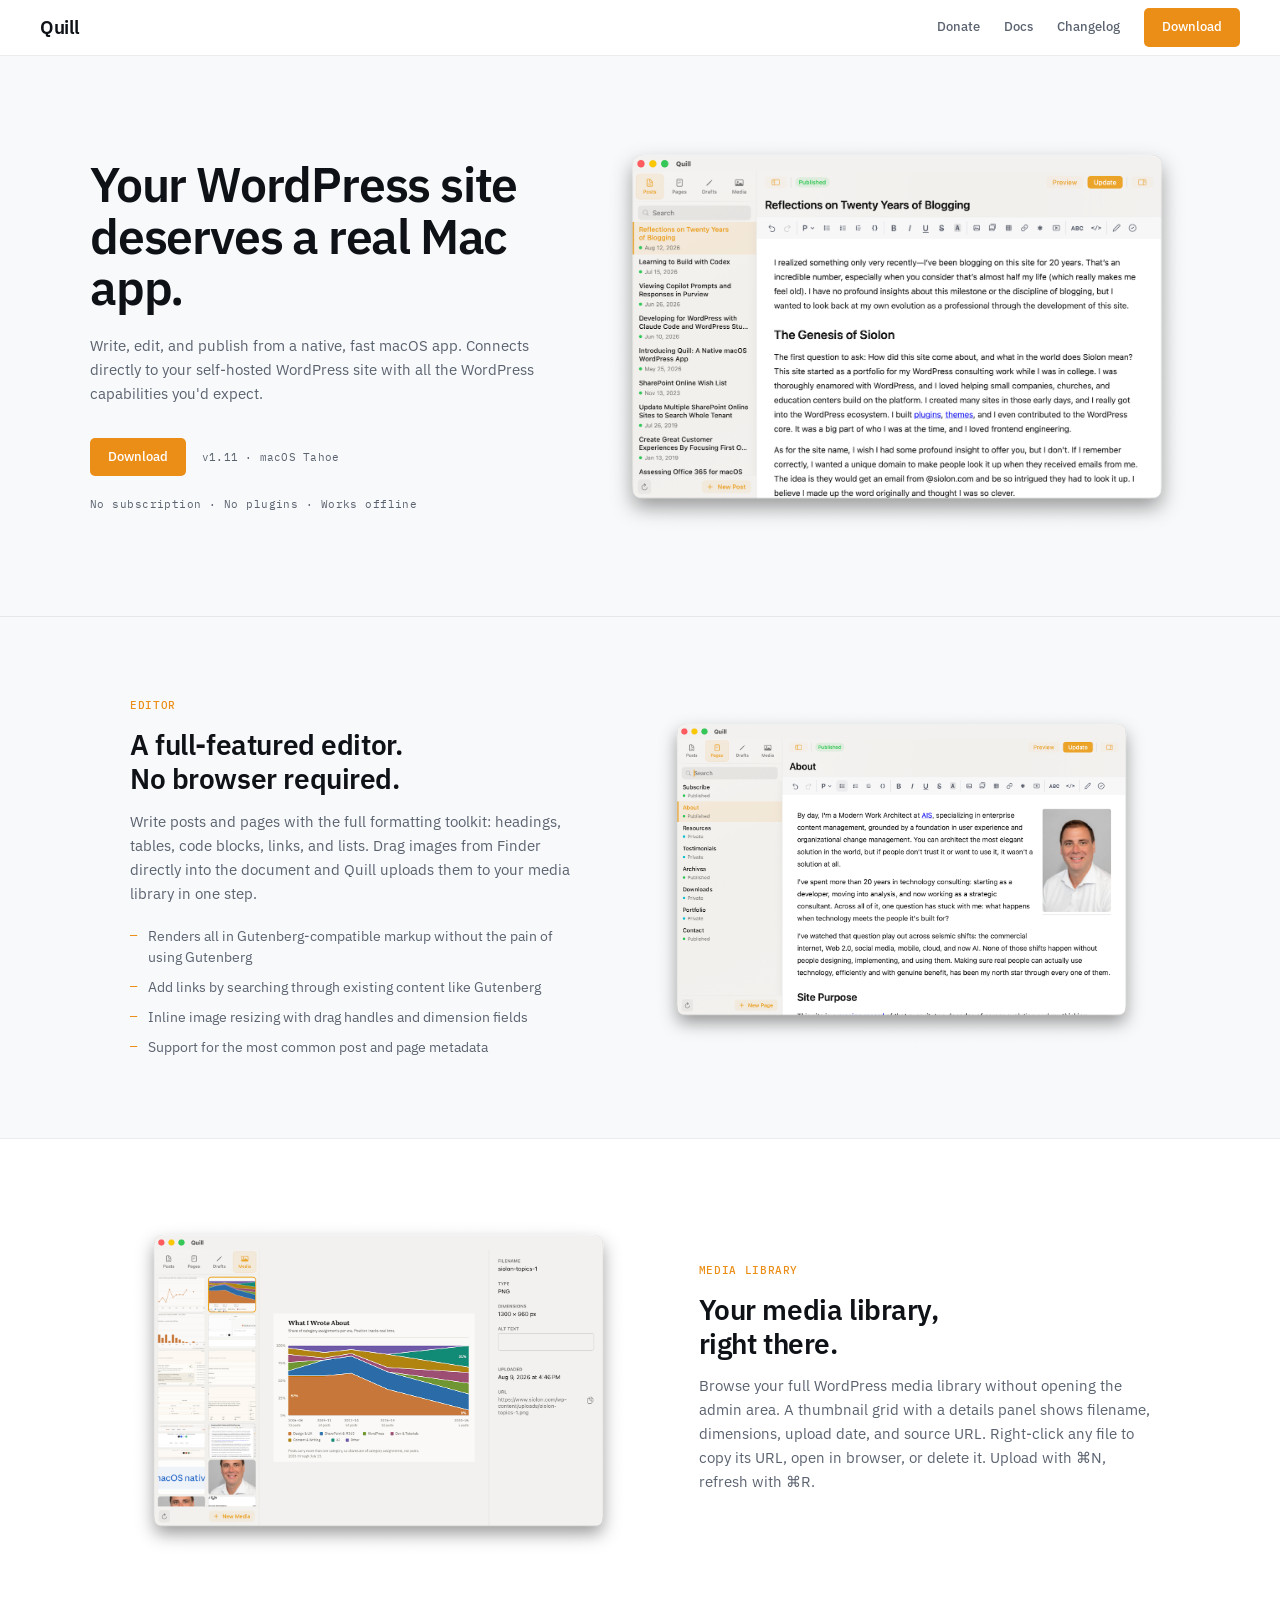
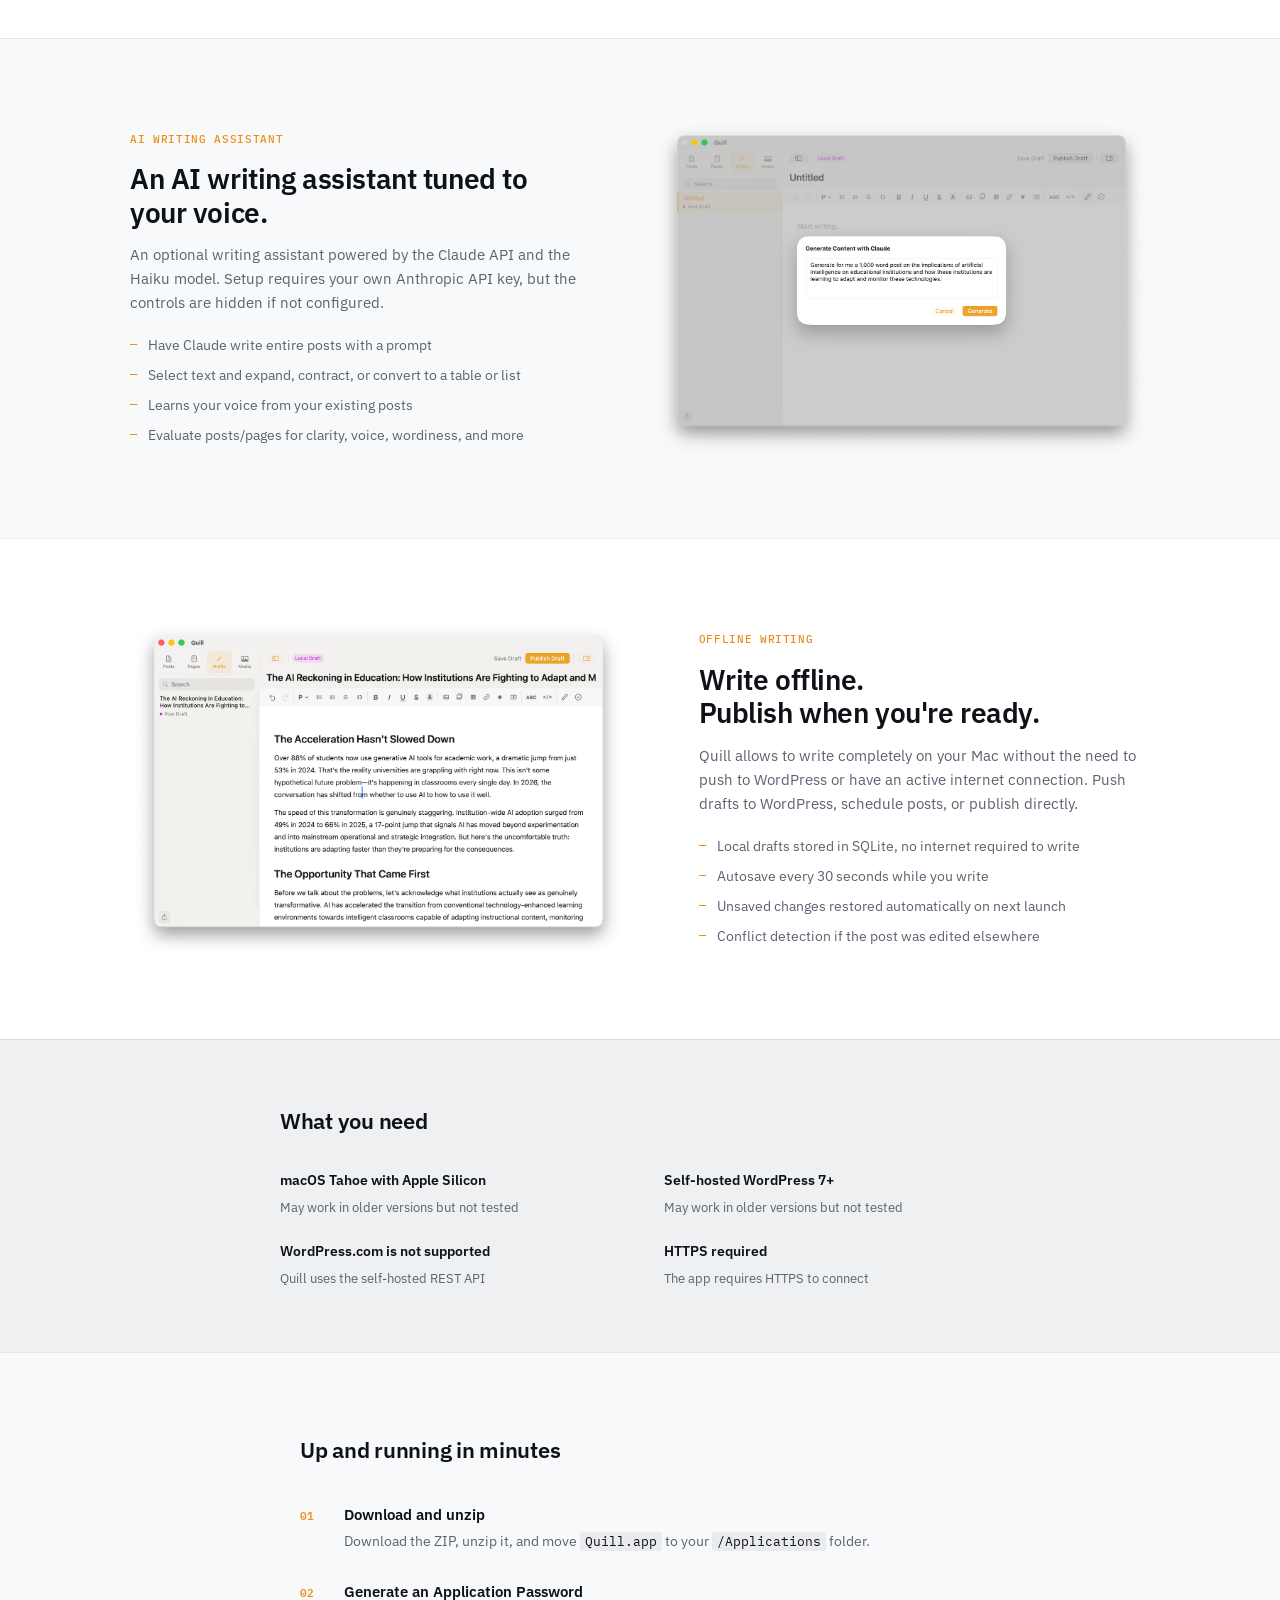
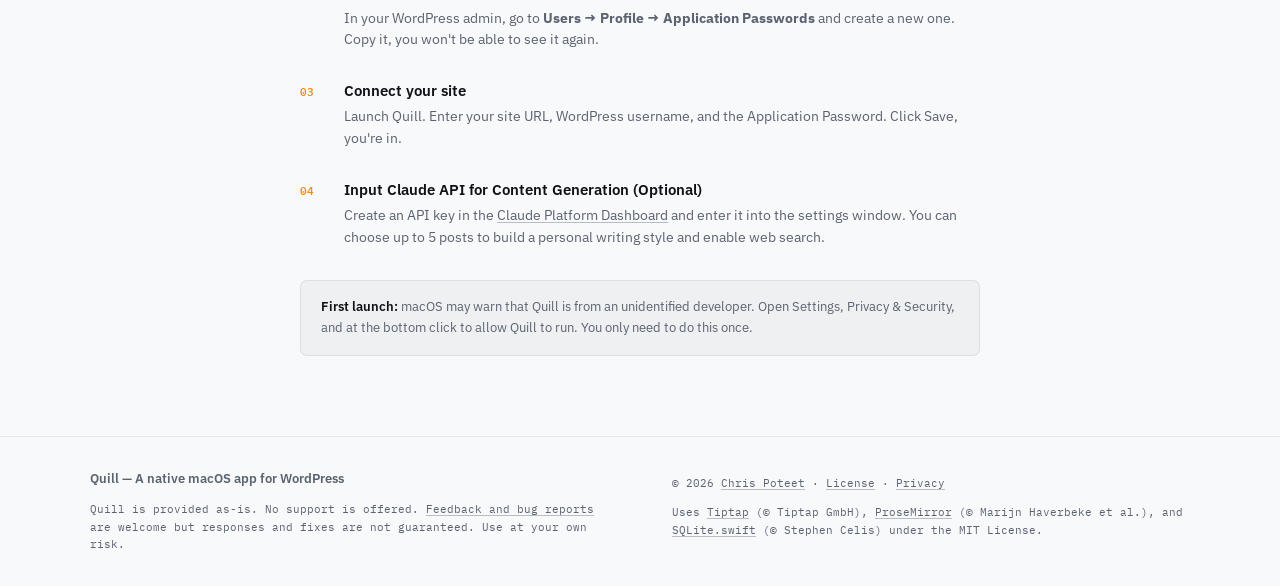
==== commit 322618dd: "Swap the order of the AI Writing and Offline Writing feature bands Moved the content of the two band" ====
--- a/index.html
+++ b/index.html
@@ -85,6 +85,28 @@
     <section class="feature-row">
   <div class="feature-row__inner">
     <div class="feature-row__text">
+      <p class="eyebrow">AI Writing Assistant</p>
+      <h2 class="feature-row__headline">An AI writing assistant tuned to your voice.</h2>
+      <p class="feature-row__body">An optional writing assistant powered by the Claude API and the Haiku model. Setup requires your own Anthropic API key, but the controls are hidden if not configured.</p>
+      <ul class="feature-list">
+        <li>Have Claude write entire posts with a prompt</li>
+        <li>Select text and expand, contract, or convert to a table or list</li>
+        <li>Learns your voice from your existing posts</li>
+        <li>Evaluate posts/pages for clarity, voice, wordiness, and more</li>
+      </ul>
+    </div>
+    <div class="feature-row__image">
+      <img
+        src="images/ai-writing.png"
+        alt="Quill showing the Generate Post with Claude dialog"
+        class="feature-img"
+      >
+    </div>
+  </div>
+</section>
+    <section class="feature-row feature-row--reverse">
+  <div class="feature-row__inner">
+    <div class="feature-row__text">
       <p class="eyebrow">Offline Writing</p>
       <h2 class="feature-row__headline">Write offline.<br>Publish when you're ready.</h2>
       <p class="feature-row__body">Quill allows to write completely on your Mac without the need to push to WordPress or have an active internet connection. Push drafts to WordPress, schedule posts, or publish directly.</p>
@@ -104,28 +126,6 @@
     </div>
   </div>
 </section>
-    <section class="feature-row feature-row--reverse">
-  <div class="feature-row__inner">
-    <div class="feature-row__text">
-      <p class="eyebrow">AI Writing Assistant</p>
-      <h2 class="feature-row__headline">An AI writing assistant tuned to your voice.</h2>
-      <p class="feature-row__body">An optional writing assistant powered by the Claude API and the Haiku model. Setup requires your own Anthropic API key, but the controls are hidden if not configured.</p>
-      <ul class="feature-list">
-        <li>Have Claude write entire posts with a prompt</li>
-        <li>Select text and expand, contract, or convert to a table or list</li>
-        <li>Learns your voice from your existing posts</li>
-        <li>Evaluate posts/pages for clarity, voice, wordiness, and more</li>
-      </ul>
-    </div>
-    <div class="feature-row__image">
-      <img
-        src="images/ai-writing.png"
-        alt="Quill showing the Generate Post with Claude dialog"
-        class="feature-img"
-      >
-    </div>
-  </div>
-</section>
   </div>
 
   <section class="requirements">
